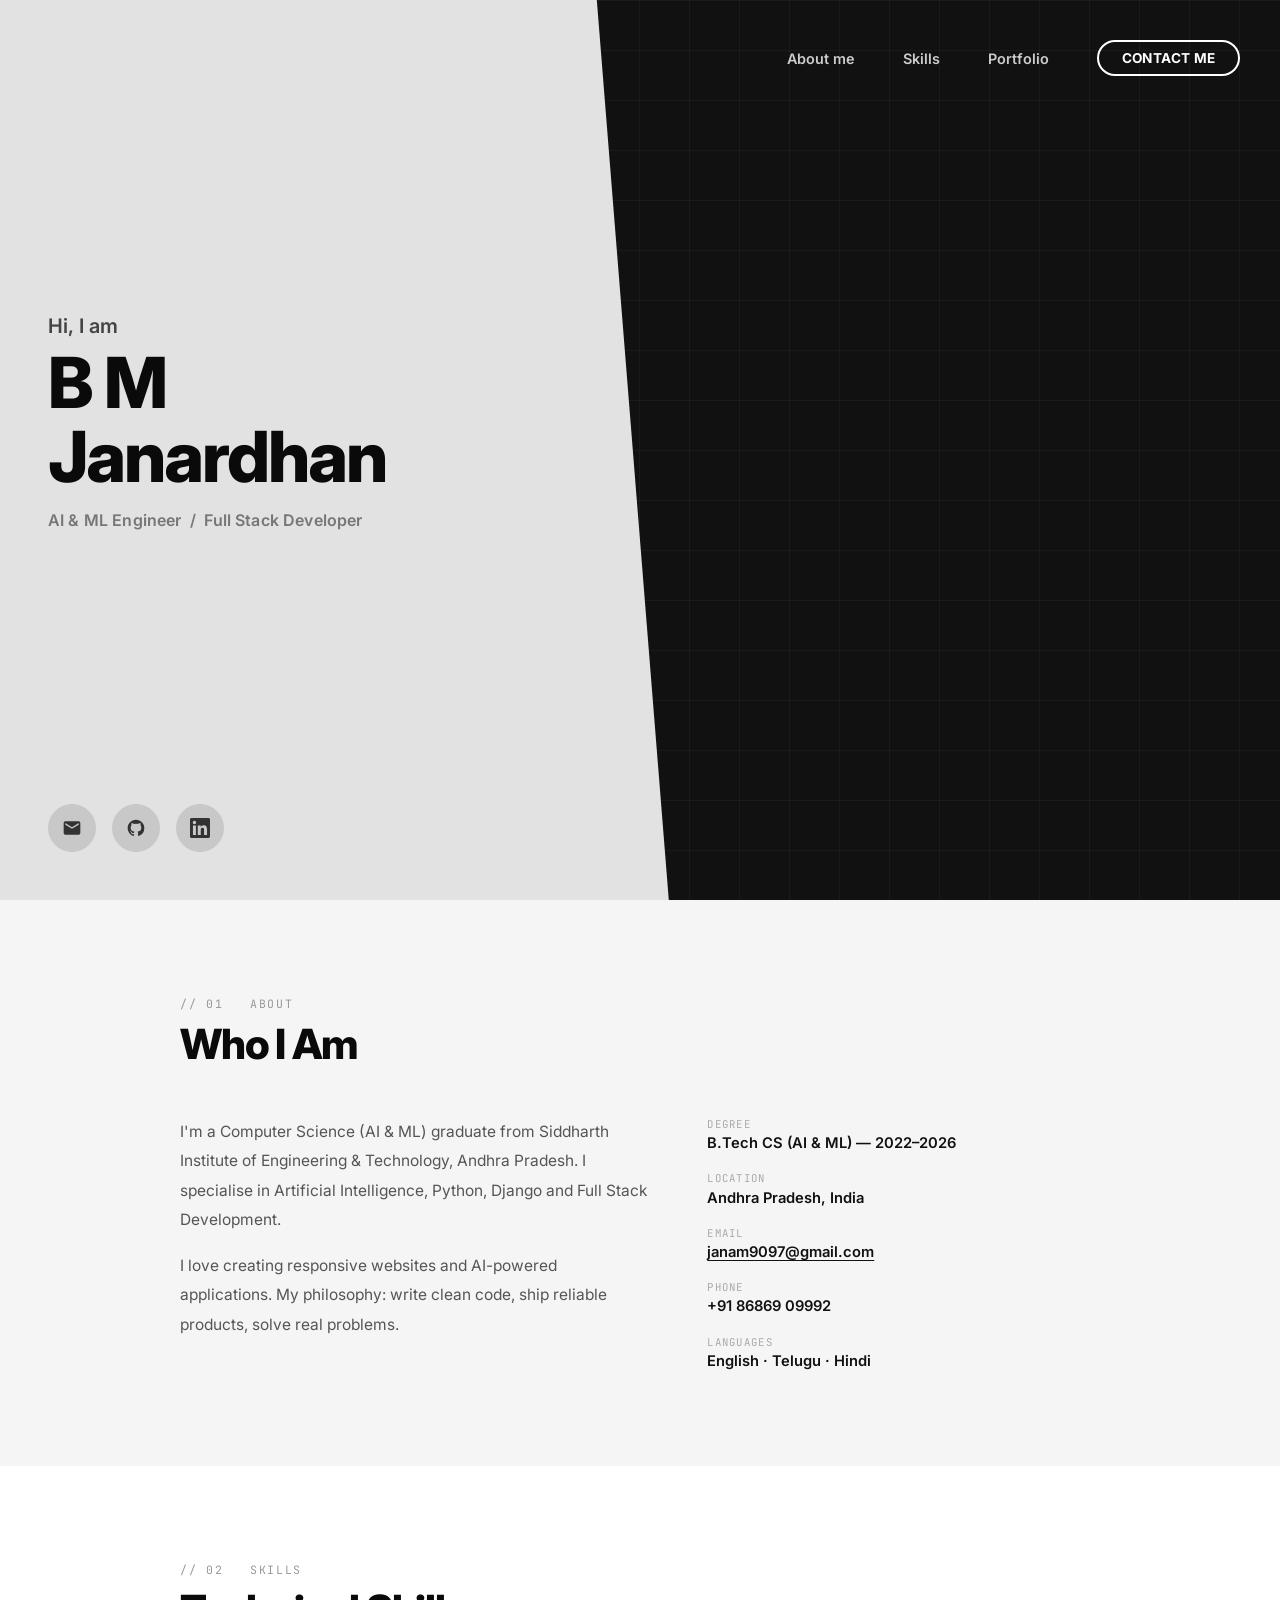
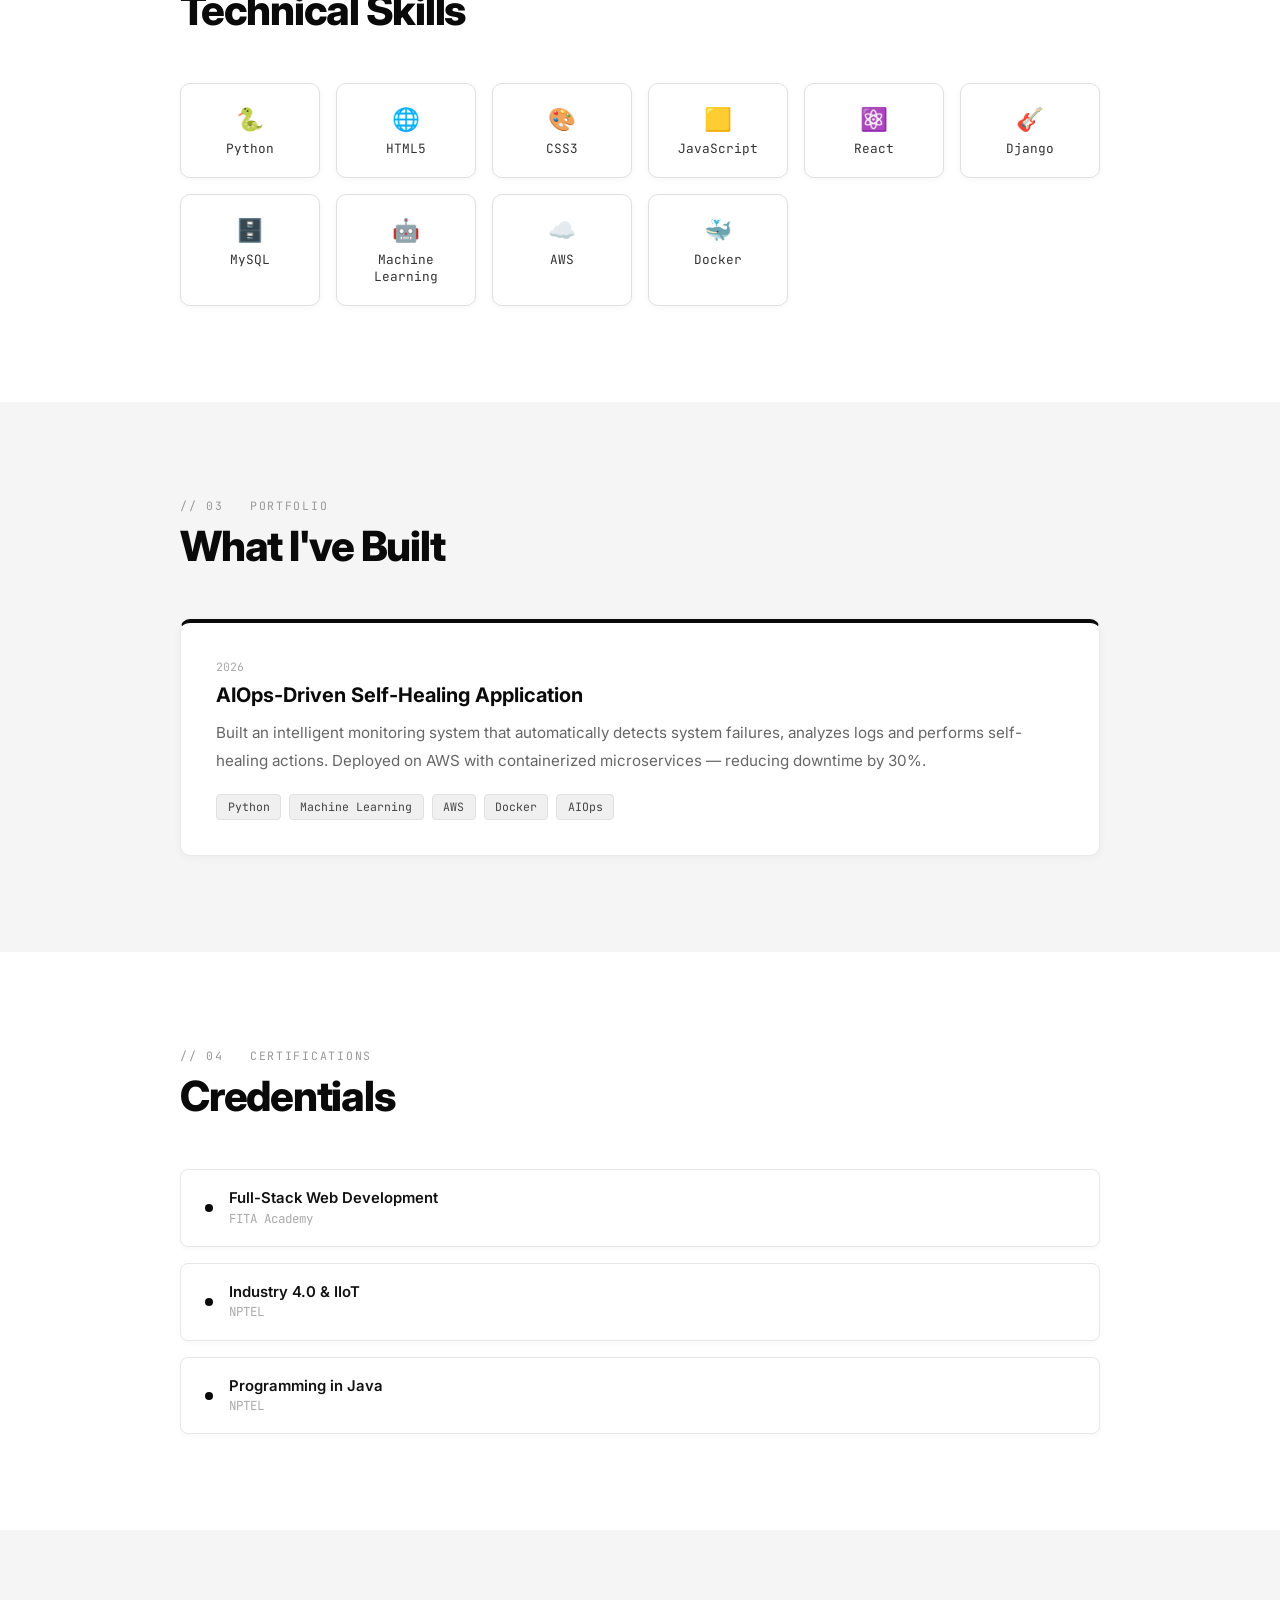
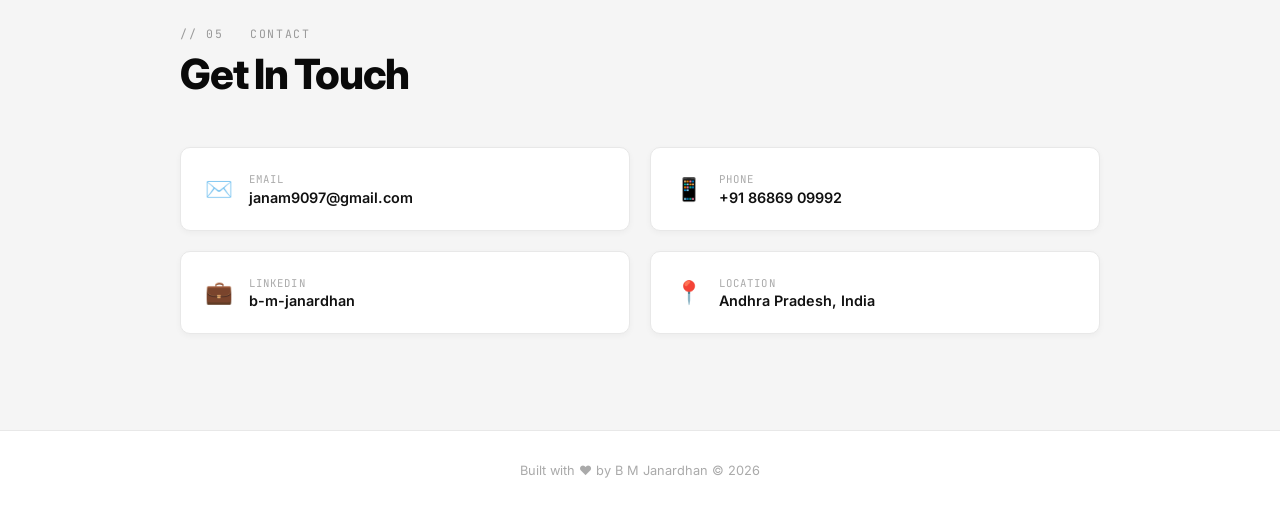
==== index.html @ 13e65f31 "Add files via upload" ====
<!DOCTYPE html>
<html lang="en">
<head>
  <meta charset="UTF-8"/>
  <meta name="viewport" content="width=device-width, initial-scale=1.0"/>
  <title>B M Janardhan | Portfolio</title>
  <link rel="stylesheet" href="style.css"/>
  <link href="https://fonts.googleapis.com/css2?family=Inter:wght@300;400;500;600;700;800;900&family=JetBrains+Mono:wght@400;600&display=swap" rel="stylesheet"/>
</head>
<body>

  <!-- ── HERO ── -->
  <section id="hero">

    <!-- LEFT -->
    <div class="hero-left">

      <!-- Main text -->
      <div class="hero-body">
        <p class="hero-greeting">Hi, I am</p>
        <h1 class="hero-name">B M<br>Janardhan</h1>
        <p class="hero-role">AI & ML Engineer &nbsp;/&nbsp; Full Stack Developer</p>
      </div>

      <!-- Socials -->
      <div class="hero-socials">
        <a class="social-btn" href="mailto:janam9097@gmail.com" title="Email">
          <svg viewBox="0 0 24 24"><path d="M20 4H4a2 2 0 00-2 2v12a2 2 0 002 2h16a2 2 0 002-2V6a2 2 0 00-2-2zm0 4l-8 5-8-5V6l8 5 8-5v2z"/></svg>
        </a>
        <a class="social-btn" href="https://github.com" target="_blank" title="GitHub">
          <svg viewBox="0 0 24 24"><path d="M12 2C6.477 2 2 6.484 2 12.017c0 4.425 2.865 8.18 6.839 9.504.5.092.682-.217.682-.483 0-.237-.008-.868-.013-1.703-2.782.605-3.369-1.343-3.369-1.343-.454-1.158-1.11-1.466-1.11-1.466-.908-.62.069-.608.069-.608 1.003.07 1.531 1.032 1.531 1.032.892 1.53 2.341 1.088 2.91.832.092-.647.35-1.088.636-1.338-2.22-.253-4.555-1.113-4.555-4.951 0-1.093.39-1.988 1.029-2.688-.103-.253-.446-1.272.098-2.65 0 0 .84-.27 2.75 1.026A9.564 9.564 0 0112 6.844c.85.004 1.705.115 2.504.337 1.909-1.296 2.747-1.027 2.747-1.027.546 1.379.202 2.398.1 2.651.64.7 1.028 1.595 1.028 2.688 0 3.848-2.339 4.695-4.566 4.943.359.309.678.92.678 1.855 0 1.338-.012 2.419-.012 2.747 0 .268.18.58.688.482A10.019 10.019 0 0022 12.017C22 6.484 17.522 2 12 2z"/></svg>
        </a>
        <a class="social-btn" href="https://linkedin.com/in/b-m-janardhan-9b8919304" target="_blank" title="LinkedIn">
          <svg viewBox="0 0 24 24"><path d="M20.447 20.452h-3.554v-5.569c0-1.328-.027-3.037-1.852-3.037-1.853 0-2.136 1.445-2.136 2.939v5.667H9.351V9h3.414v1.561h.046c.477-.9 1.637-1.85 3.37-1.85 3.601 0 4.267 2.37 4.267 5.455v6.286zM5.337 7.433a2.062 2.062 0 01-2.063-2.065 2.064 2.064 0 112.063 2.065zm1.782 13.019H3.555V9h3.564v11.452zM22.225 0H1.771C.792 0 0 .774 0 1.729v20.542C0 23.227.792 24 1.771 24h20.451C23.2 24 24 23.227 24 22.271V1.729C24 .774 23.2 0 22.222 0h.003z"/></svg>
        </a>
      </div>

    </div>

    <!-- RIGHT -->
    <div class="hero-right">

      <!-- Nav -->
      <nav class="hero-nav">
        <a href="#about">About me</a>
        <a href="#skills">Skills</a>
        <a href="#projects">Portfolio</a>
        <a href="#contact" class="nav-contact">CONTACT ME</a>
      </nav>

    </div>

  </section>

  <!-- ── ABOUT ── -->
  <section id="about">
    <div class="section-inner">
      <div class="section-label">// 01 &nbsp; About</div>
      <h2 class="section-title">Who I Am</h2>
      <div class="about-grid">
        <div class="about-text">
          <p>I'm a Computer Science (AI & ML) graduate from Siddharth Institute of Engineering & Technology, Andhra Pradesh. I specialise in Artificial Intelligence, Python, Django and Full Stack Development.</p>
          <p>I love creating responsive websites and AI-powered applications. My philosophy: write clean code, ship reliable products, solve real problems.</p>
        </div>
        <div class="about-meta">
          <div class="meta-item"><span class="meta-label">Degree</span><span class="meta-value">B.Tech CS (AI & ML) — 2022–2026</span></div>
          <div class="meta-item"><span class="meta-label">Location</span><span class="meta-value">Andhra Pradesh, India</span></div>
          <div class="meta-item"><span class="meta-label">Email</span><span class="meta-value"><a href="mailto:janam9097@gmail.com">janam9097@gmail.com</a></span></div>
          <div class="meta-item"><span class="meta-label">Phone</span><span class="meta-value">+91 86869 09992</span></div>
          <div class="meta-item"><span class="meta-label">Languages</span><span class="meta-value">English · Telugu · Hindi</span></div>
        </div>
      </div>
    </div>
  </section>

  <!-- ── SKILLS ── -->
  <section id="skills">
    <div class="section-inner">
      <div class="section-label">// 02 &nbsp; Skills</div>
      <h2 class="section-title">Technical Skills</h2>
      <div class="skills-grid">
        <div class="skill-chip"><span class="skill-icon">🐍</span>Python</div>
        <div class="skill-chip"><span class="skill-icon">🌐</span>HTML5</div>
        <div class="skill-chip"><span class="skill-icon">🎨</span>CSS3</div>
        <div class="skill-chip"><span class="skill-icon">🟨</span>JavaScript</div>
        <div class="skill-chip"><span class="skill-icon">⚛️</span>React</div>
        <div class="skill-chip"><span class="skill-icon">🎸</span>Django</div>
        <div class="skill-chip"><span class="skill-icon">🗄️</span>MySQL</div>
        <div class="skill-chip"><span class="skill-icon">🤖</span>Machine Learning</div>
        <div class="skill-chip"><span class="skill-icon">☁️</span>AWS</div>
        <div class="skill-chip"><span class="skill-icon">🐳</span>Docker</div>
      </div>
    </div>
  </section>

  <!-- ── PROJECTS ── -->
  <section id="projects">
    <div class="section-inner">
      <div class="section-label">// 03 &nbsp; Portfolio</div>
      <h2 class="section-title">What I've Built</h2>
      <div class="project-card">
        <div class="project-year">2026</div>
        <h3 class="project-title">AIOps-Driven Self-Healing Application</h3>
        <p class="project-desc">Built an intelligent monitoring system that automatically detects system failures, analyzes logs and performs self-healing actions. Deployed on AWS with containerized microservices — reducing downtime by 30%.</p>
        <div class="project-tags">
          <span class="tag">Python</span>
          <span class="tag">Machine Learning</span>
          <span class="tag">AWS</span>
          <span class="tag">Docker</span>
          <span class="tag">AIOps</span>
        </div>
      </div>
    </div>
  </section>

  <!-- ── CERTIFICATES ── -->
  <section id="certs">
    <div class="section-inner">
      <div class="section-label">// 04 &nbsp; Certifications</div>
      <h2 class="section-title">Credentials</h2>
      <div class="certs-list">
        <div class="cert-item"><div class="cert-dot"></div><div><div class="cert-name">Full-Stack Web Development</div><div class="cert-org">FITA Academy</div></div></div>
        <div class="cert-item"><div class="cert-dot"></div><div><div class="cert-name">Industry 4.0 & IIoT</div><div class="cert-org">NPTEL</div></div></div>
        <div class="cert-item"><div class="cert-dot"></div><div><div class="cert-name">Programming in Java</div><div class="cert-org">NPTEL</div></div></div>
      </div>
    </div>
  </section>

  <!-- ── CONTACT ── -->
  <section id="contact">
    <div class="section-inner">
      <div class="section-label">// 05 &nbsp; Contact</div>
      <h2 class="section-title">Get In Touch</h2>
      <div class="contact-grid">
        <a class="contact-card" href="mailto:janam9097@gmail.com">
          <div class="contact-icon">✉️</div>
          <div><div class="contact-label">Email</div><div class="contact-value">janam9097@gmail.com</div></div>
        </a>
        <a class="contact-card" href="tel:+918686909992">
          <div class="contact-icon">📱</div>
          <div><div class="contact-label">Phone</div><div class="contact-value">+91 86869 09992</div></div>
        </a>
        <a class="contact-card" href="https://linkedin.com/in/b-m-janardhan-9b8919304" target="_blank">
          <div class="contact-icon">💼</div>
          <div><div class="contact-label">LinkedIn</div><div class="contact-value">b-m-janardhan</div></div>
        </a>
        <div class="contact-card">
          <div class="contact-icon">📍</div>
          <div><div class="contact-label">Location</div><div class="contact-value">Andhra Pradesh, India</div></div>
        </div>
      </div>
    </div>
  </section>

  <!-- ── FOOTER ── -->
  <footer id="footer"></footer>

  <script src="script.js"></script>
</body>
</html>
---- style.css ----
/* ── RESET & BASE ── */
*, *::before, *::after {
  box-sizing: border-box;
  margin: 0;
  padding: 0;
}

html { scroll-behavior: smooth; }

body {
  font-family: 'Inter', sans-serif;
  background: #e8e8e8;
  color: #0a0a0a;
  overflow-x: hidden;
}

/* ══════════════════════════════
   HERO — SPLIT SCREEN
══════════════════════════════ */
#hero {
  width: 100vw;
  min-height: 100vh;
  display: flex;
  position: relative;
  overflow: hidden;
}

/* LEFT — light grey */
.hero-left {
  width: 46%;
  background: #e2e2e2;
  display: flex;
  flex-direction: column;
  justify-content: space-between;
  padding: 2.5rem 3rem 3rem;
  position: relative;
  z-index: 2;
}

/* Diagonal edge */
.hero-left::after {
  content: '';
  position: absolute;
  top: 0; right: -80px;
  width: 120px;
  height: 100%;
  background: #e2e2e2;
  clip-path: polygon(0 0, 40% 0, 100% 100%, 0 100%);
  z-index: 3;
}

/* RIGHT — dark */
.hero-right {
  flex: 1;
  background: #111;
  display: flex;
  align-items: center;
  justify-content: center;
  position: relative;
  overflow: hidden;
}

/* ── NAV (inside right panel) ── */
.hero-nav {
  position: absolute;
  top: 2.5rem;
  left: 0; right: 2.5rem;
  display: flex;
  justify-content: flex-end;
  align-items: center;
  gap: 3rem;
  z-index: 10;
  padding-left: 5rem;
}

.hero-nav a {
  color: #ccc;
  text-decoration: none;
  font-size: 0.9rem;
  font-weight: 600;
  transition: color 0.2s;
}

.hero-nav a:hover { color: #fff; }

.hero-nav a.active { color: #fff; }

.hero-nav .nav-contact {
  background: transparent;
  border: 2px solid #fff;
  color: #fff;
  padding: 0.5rem 1.4rem;
  border-radius: 999px;
  font-weight: 700;
  font-size: 0.85rem;
  letter-spacing: 0.03em;
  transition: background 0.2s, color 0.2s;
}

.hero-nav .nav-contact:hover {
  background: #fff;
  color: #111;
}

/* ── HERO TEXT ── */
.hero-body {
  flex: 1;
  display: flex;
  flex-direction: column;
  justify-content: center;
  padding: 2rem 0;
}

.hero-greeting {
  font-size: 1.25rem;
  font-weight: 600;
  color: #444;
  margin-bottom: 0.5rem;
}

.hero-name {
  font-size: clamp(3rem, 5.5vw, 5rem);
  font-weight: 800;
  color: #0a0a0a;
  line-height: 1.05;
  letter-spacing: -0.03em;
  margin-bottom: 1rem;
}

.hero-role {
  font-size: 1rem;
  font-weight: 600;
  color: #777;
  letter-spacing: 0.01em;
}

/* ── SOCIAL BUTTONS ── */
.hero-socials {
  display: flex;
  gap: 1rem;
}

.social-btn {
  width: 48px;
  height: 48px;
  border-radius: 50%;
  background: #c8c8c8;
  display: flex;
  align-items: center;
  justify-content: center;
  text-decoration: none;
  transition: background 0.2s, transform 0.2s;
}

.social-btn:hover {
  background: #0a0a0a;
  transform: translateY(-3px);
}

.social-btn svg {
  width: 20px;
  height: 20px;
  fill: #333;
  transition: fill 0.2s;
}

.social-btn:hover svg { fill: #fff; }

/* ── HERO RIGHT — decorative grid ── */
.hero-right::before {
  content: '';
  position: absolute;
  inset: 0;
  background-image:
    linear-gradient(rgba(255,255,255,0.04) 1px, transparent 1px),
    linear-gradient(90deg, rgba(255,255,255,0.04) 1px, transparent 1px);
  background-size: 50px 50px;
  pointer-events: none;
}

/* ══════════════════════════════
   SECTIONS
══════════════════════════════ */
section:not(#hero) {
  padding: 6rem 8%;
  background: #fff;
}

section:nth-of-type(even):not(#hero) {
  background: #f5f5f5;
}

.section-inner {
  max-width: 920px;
  margin: 0 auto;
}

.section-label {
  font-family: 'JetBrains Mono', monospace;
  font-size: 0.72rem;
  color: #999;
  letter-spacing: 0.15em;
  text-transform: uppercase;
  margin-bottom: 0.5rem;
}

.section-title {
  font-size: clamp(1.8rem, 4vw, 2.6rem);
  font-weight: 800;
  letter-spacing: -0.03em;
  color: #0a0a0a;
  margin-bottom: 3rem;
}

/* ── ABOUT ── */
.about-grid {
  display: grid;
  grid-template-columns: 1.2fr 1fr;
  gap: 3.5rem;
}

.about-text p {
  color: #555;
  line-height: 1.9;
  margin-bottom: 1rem;
  font-size: 0.97rem;
}

.about-meta {
  display: flex;
  flex-direction: column;
  gap: 1.2rem;
}

.meta-item {
  display: flex;
  flex-direction: column;
  gap: 0.2rem;
}

.meta-label {
  font-family: 'JetBrains Mono', monospace;
  font-size: 0.67rem;
  color: #aaa;
  letter-spacing: 0.12em;
  text-transform: uppercase;
}

.meta-value {
  color: #111;
  font-weight: 600;
  font-size: 0.92rem;
}

.meta-value a {
  color: #111;
  text-decoration: underline;
  text-underline-offset: 3px;
}

/* ── SKILLS ── */
.skills-grid {
  display: grid;
  grid-template-columns: repeat(auto-fill, minmax(130px, 1fr));
  gap: 1rem;
}

.skill-chip {
  background: #fff;
  border: 1.5px solid #e0e0e0;
  border-radius: 10px;
  padding: 1.25rem 1rem;
  text-align: center;
  font-family: 'JetBrains Mono', monospace;
  font-size: 0.8rem;
  color: #333;
  transition: all 0.25s;
  cursor: default;
  display: flex;
  flex-direction: column;
  align-items: center;
  gap: 0.4rem;
  box-shadow: 0 2px 6px rgba(0,0,0,0.04);
}

.skill-chip:hover {
  background: #0a0a0a;
  color: #fff;
  border-color: #0a0a0a;
  transform: translateY(-4px);
  box-shadow: 0 10px 24px rgba(0,0,0,0.12);
}

.skill-icon { font-size: 1.4rem; }

/* ── PROJECTS ── */
.project-card {
  background: #fff;
  border: 1.5px solid #e8e8e8;
  border-top: 4px solid #0a0a0a;
  border-radius: 10px;
  padding: 2.2rem;
  transition: transform 0.2s, box-shadow 0.2s;
  box-shadow: 0 2px 8px rgba(0,0,0,0.04);
}

.project-card:hover {
  transform: translateY(-5px);
  box-shadow: 0 16px 40px rgba(0,0,0,0.1);
}

.project-year {
  font-family: 'JetBrains Mono', monospace;
  font-size: 0.72rem;
  color: #aaa;
  margin-bottom: 0.6rem;
}

.project-title {
  font-size: 1.25rem;
  font-weight: 700;
  color: #0a0a0a;
  margin-bottom: 0.75rem;
}

.project-desc {
  color: #666;
  font-size: 0.95rem;
  line-height: 1.8;
  margin-bottom: 1.25rem;
}

.project-tags { display: flex; flex-wrap: wrap; gap: 0.5rem; }

.tag {
  background: #f0f0f0;
  border: 1px solid #e0e0e0;
  color: #444;
  font-family: 'JetBrains Mono', monospace;
  font-size: 0.72rem;
  padding: 0.28rem 0.65rem;
  border-radius: 4px;
}

/* ── CERTS ── */
.certs-list {
  display: flex;
  flex-direction: column;
  gap: 1rem;
}

.cert-item {
  background: #fff;
  border: 1.5px solid #e8e8e8;
  border-radius: 8px;
  padding: 1.2rem 1.5rem;
  display: flex;
  align-items: center;
  gap: 1rem;
  transition: border-color 0.2s, transform 0.2s;
  box-shadow: 0 2px 6px rgba(0,0,0,0.03);
}

.cert-item:hover {
  border-color: #0a0a0a;
  transform: translateX(4px);
}

.cert-dot {
  width: 8px;
  height: 8px;
  border-radius: 50%;
  background: #0a0a0a;
  flex-shrink: 0;
}

.cert-name { font-weight: 600; font-size: 0.93rem; color: #111; }

.cert-org {
  font-size: 0.78rem;
  color: #aaa;
  margin-top: 0.15rem;
  font-family: 'JetBrains Mono', monospace;
}

/* ── CONTACT ── */
.contact-grid {
  display: grid;
  grid-template-columns: 1fr 1fr;
  gap: 1.25rem;
}

.contact-card {
  background: #fff;
  border: 1.5px solid #e8e8e8;
  border-radius: 10px;
  padding: 1.5rem;
  display: flex;
  align-items: center;
  gap: 1rem;
  text-decoration: none;
  transition: border-color 0.2s, transform 0.2s, box-shadow 0.2s;
  box-shadow: 0 2px 6px rgba(0,0,0,0.04);
  cursor: pointer;
}

.contact-card:hover {
  border-color: #0a0a0a;
  transform: translateY(-3px);
  box-shadow: 0 10px 28px rgba(0,0,0,0.09);
}

.contact-icon { font-size: 1.4rem; }

.contact-label {
  font-family: 'JetBrains Mono', monospace;
  font-size: 0.67rem;
  color: #aaa;
  letter-spacing: 0.1em;
  text-transform: uppercase;
}

.contact-value {
  color: #111;
  font-weight: 600;
  font-size: 0.9rem;
  margin-top: 0.15rem;
}

/* ── FOOTER ── */
footer {
  text-align: center;
  padding: 2rem;
  color: #aaa;
  font-size: 0.8rem;
  border-top: 1px solid #e8e8e8;
  background: #fff;
}

/* ── RESPONSIVE ── */
@media (max-width: 768px) {
  #hero { flex-direction: column; }
  .hero-left { width: 100%; min-height: 60vh; }
  .hero-left::after { display: none; }
  .hero-right { min-height: 50vh; }
  .hero-nav { position: static; padding: 1rem; justify-content: center; gap: 1.5rem; }
  .about-grid { grid-template-columns: 1fr; }
  .contact-grid { grid-template-columns: 1fr; }
}
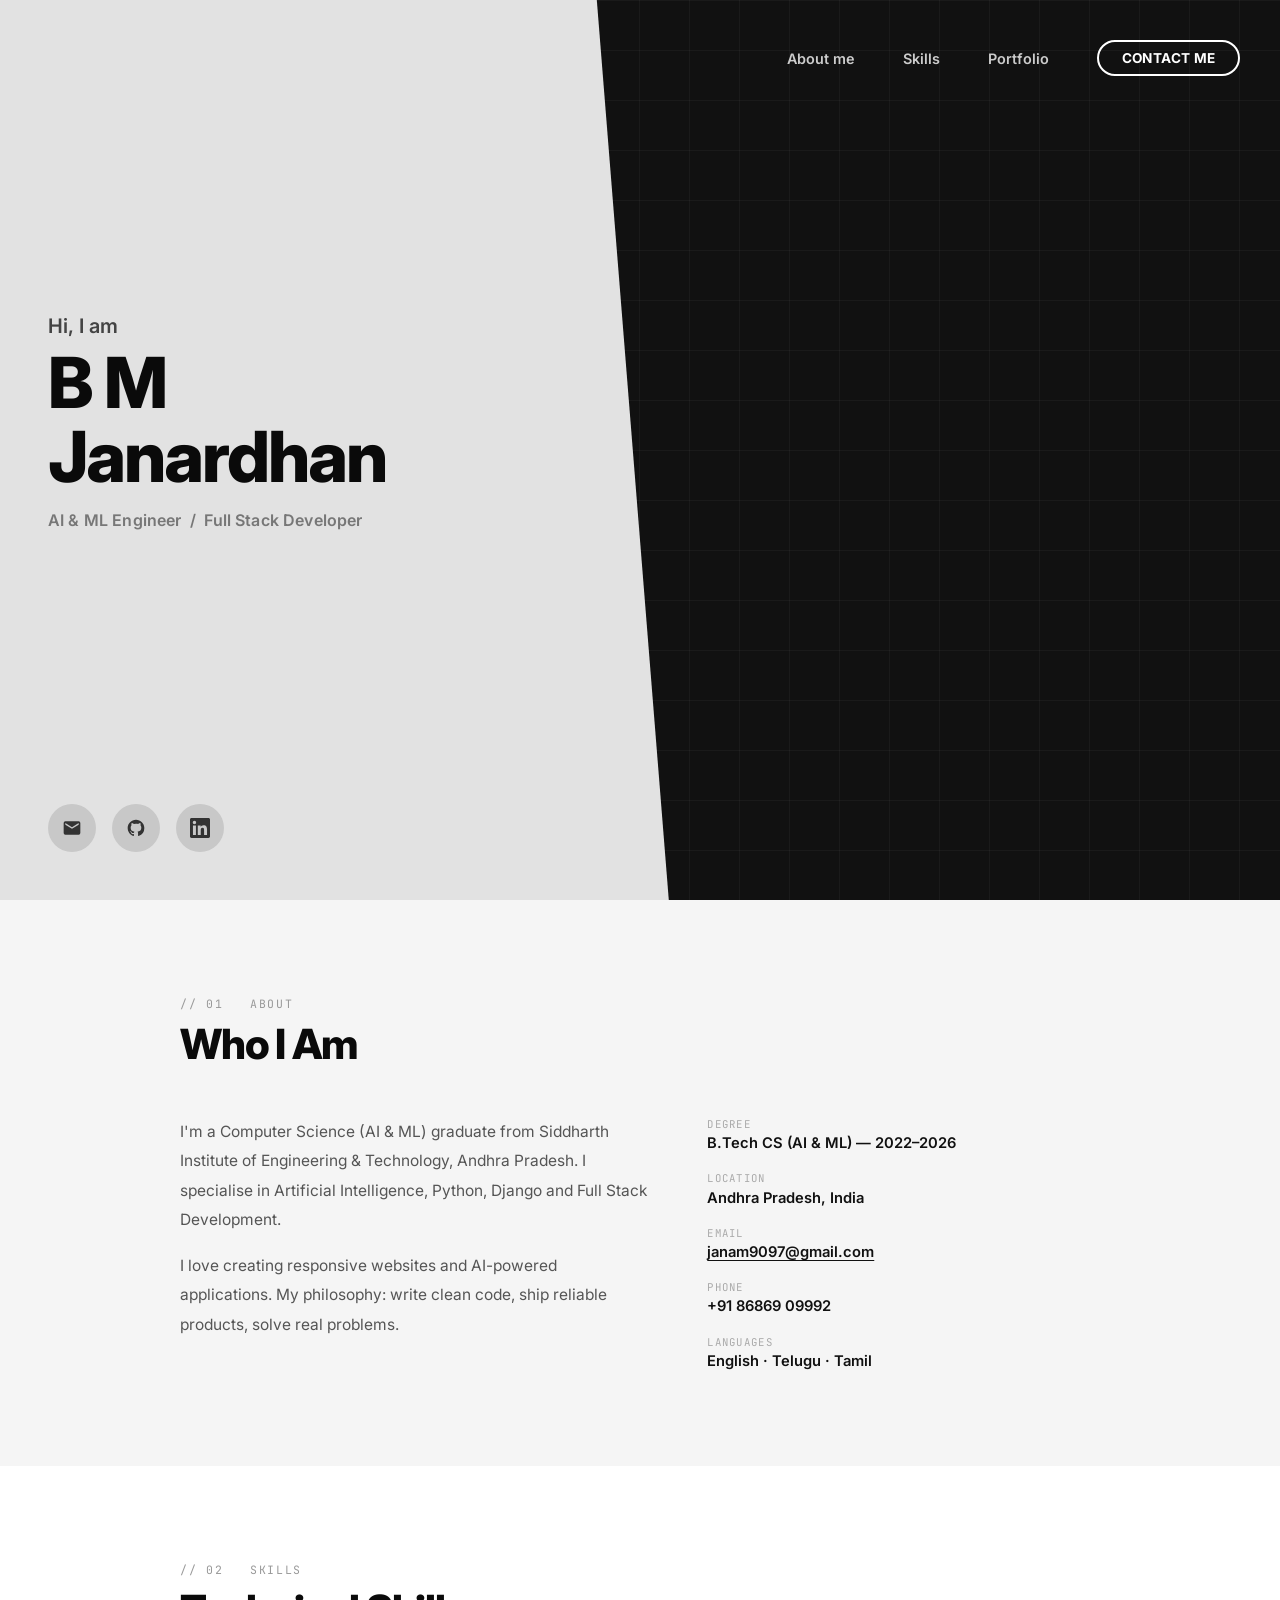
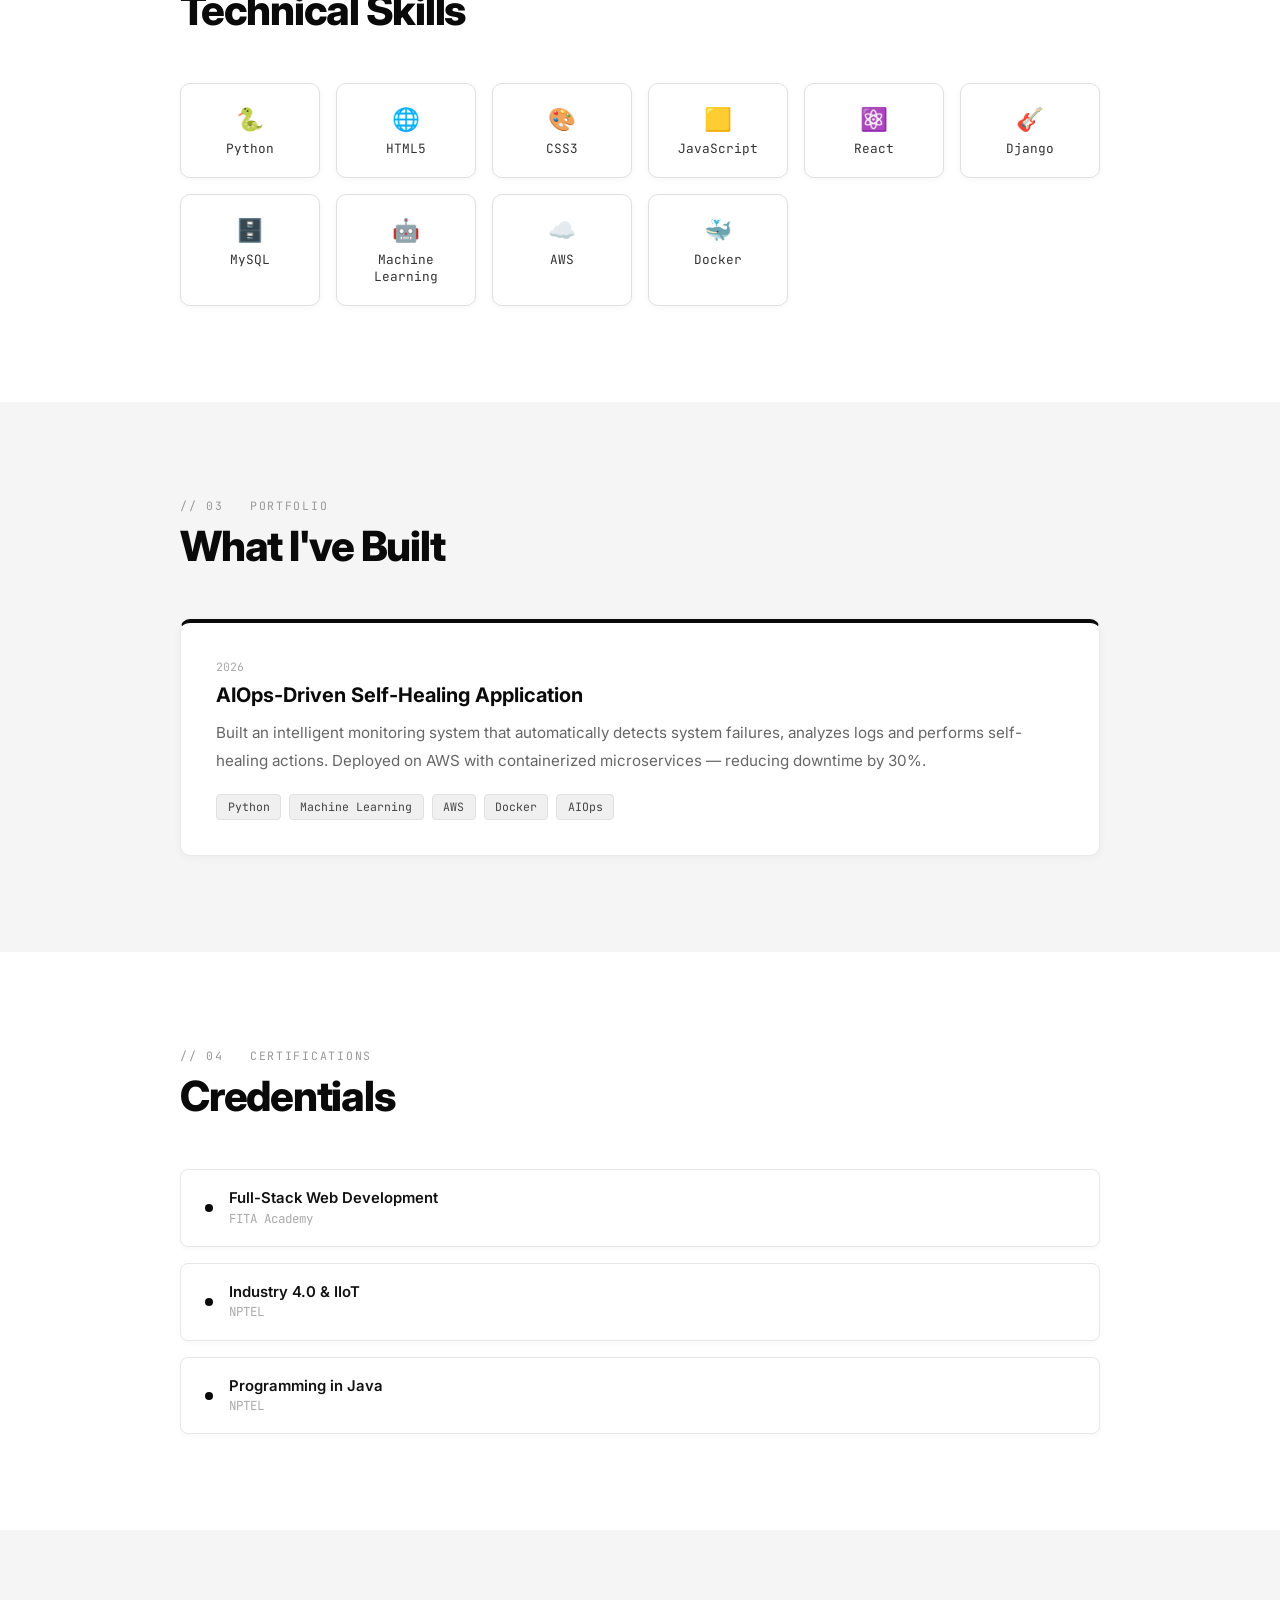
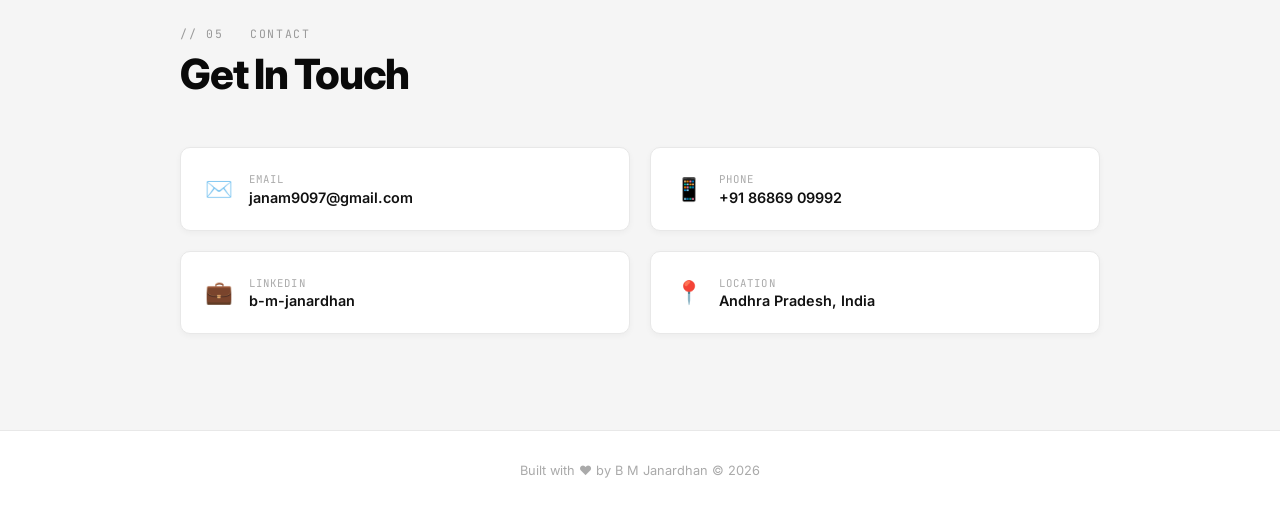
==== commit ff9a3e21: "Update index.html" ====
--- a/index.html
+++ b/index.html
@@ -67,7 +67,7 @@
           <div class="meta-item"><span class="meta-label">Location</span><span class="meta-value">Andhra Pradesh, India</span></div>
           <div class="meta-item"><span class="meta-label">Email</span><span class="meta-value"><a href="mailto:janam9097@gmail.com">janam9097@gmail.com</a></span></div>
           <div class="meta-item"><span class="meta-label">Phone</span><span class="meta-value">+91 86869 09992</span></div>
-          <div class="meta-item"><span class="meta-label">Languages</span><span class="meta-value">English · Telugu · Hindi</span></div>
+          <div class="meta-item"><span class="meta-label">Languages</span><span class="meta-value">English · Telugu · Tamil</span></div>
         </div>
       </div>
     </div>
@@ -157,4 +157,4 @@
 
   <script src="script.js"></script>
 </body>
-</html>+</html>
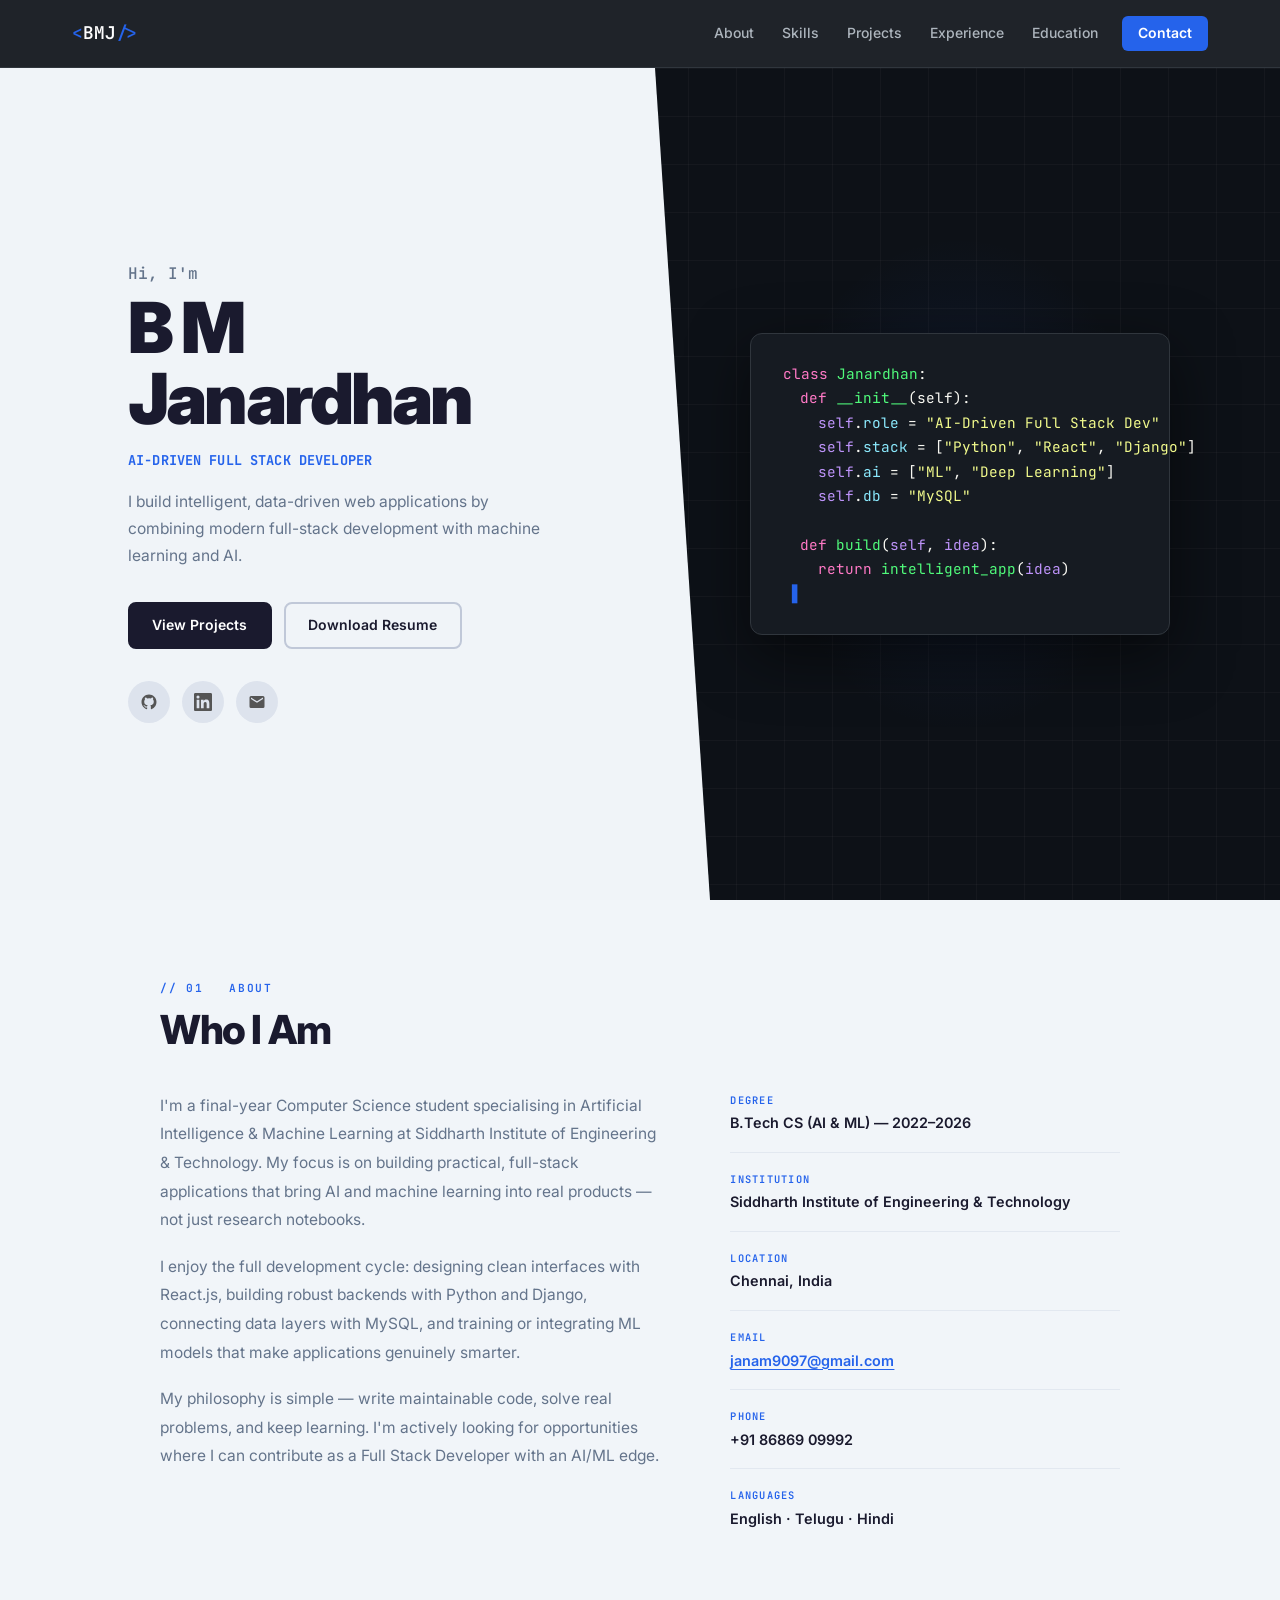
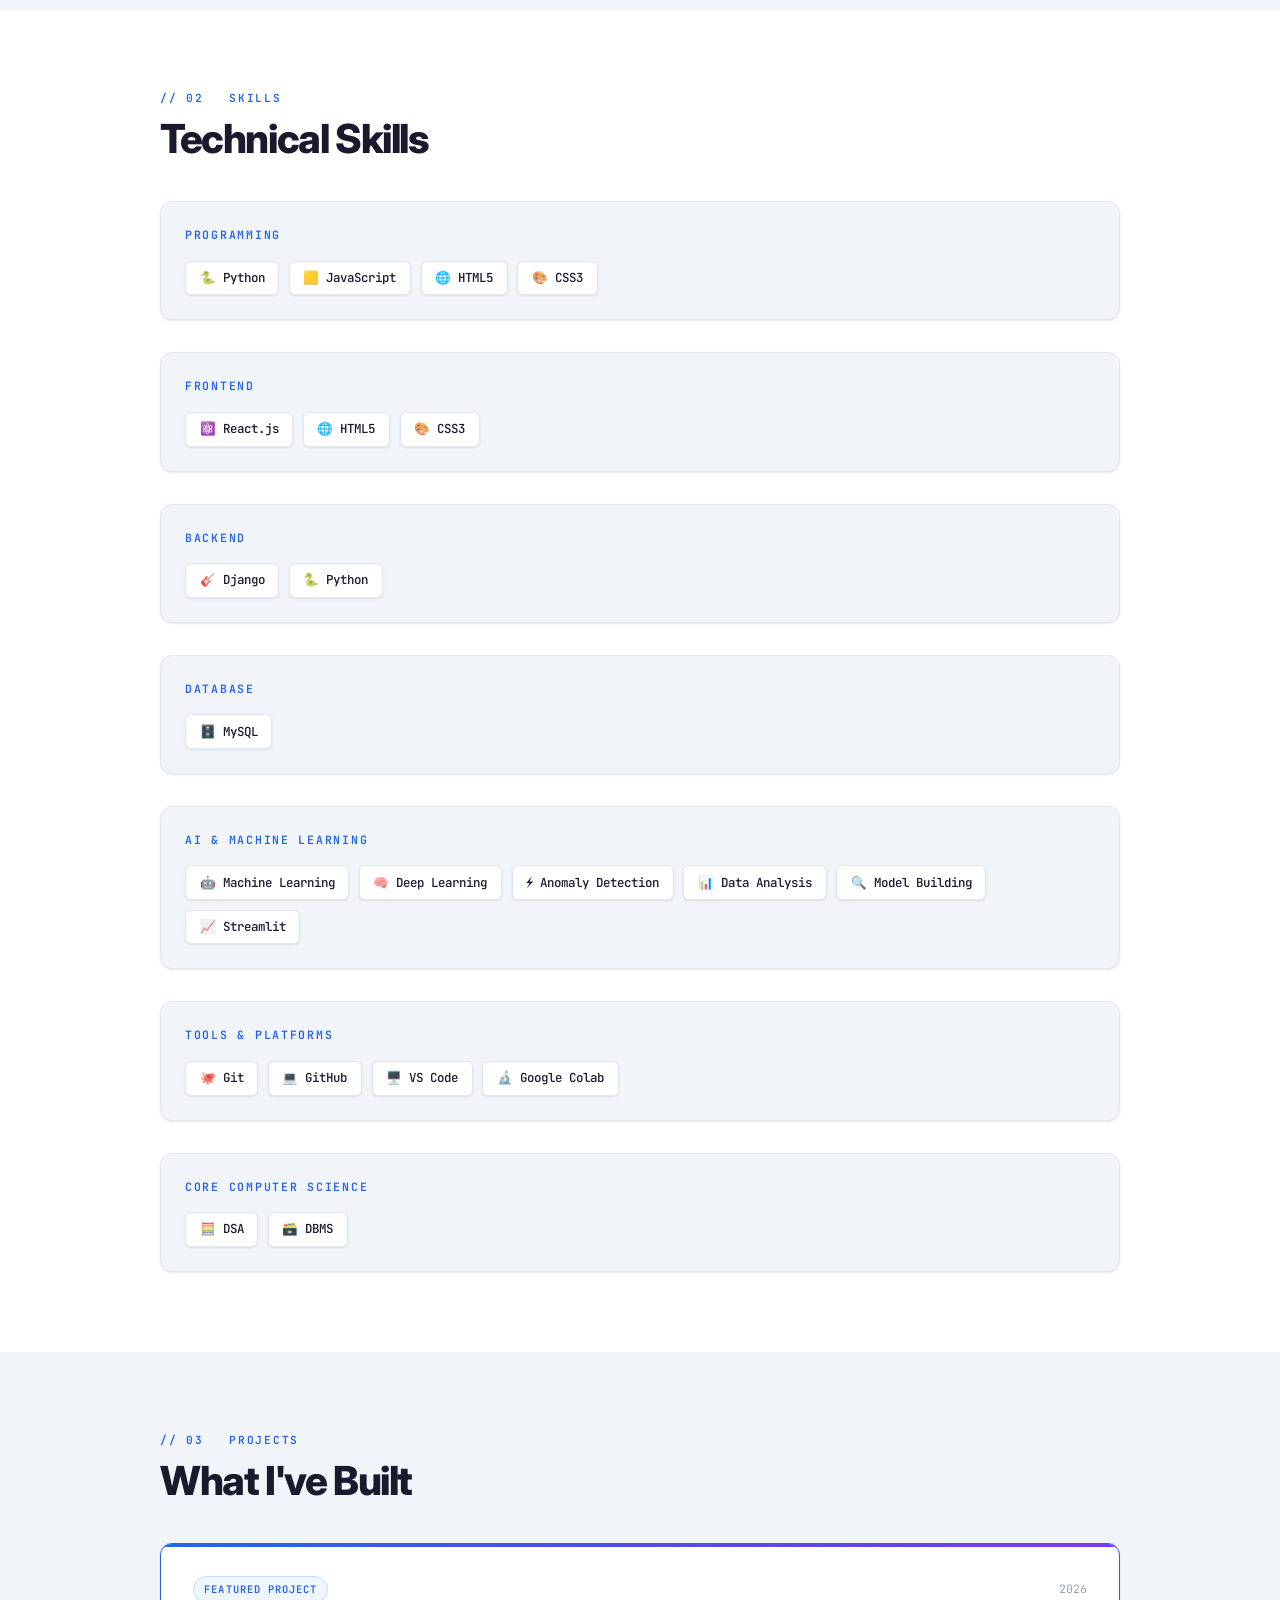
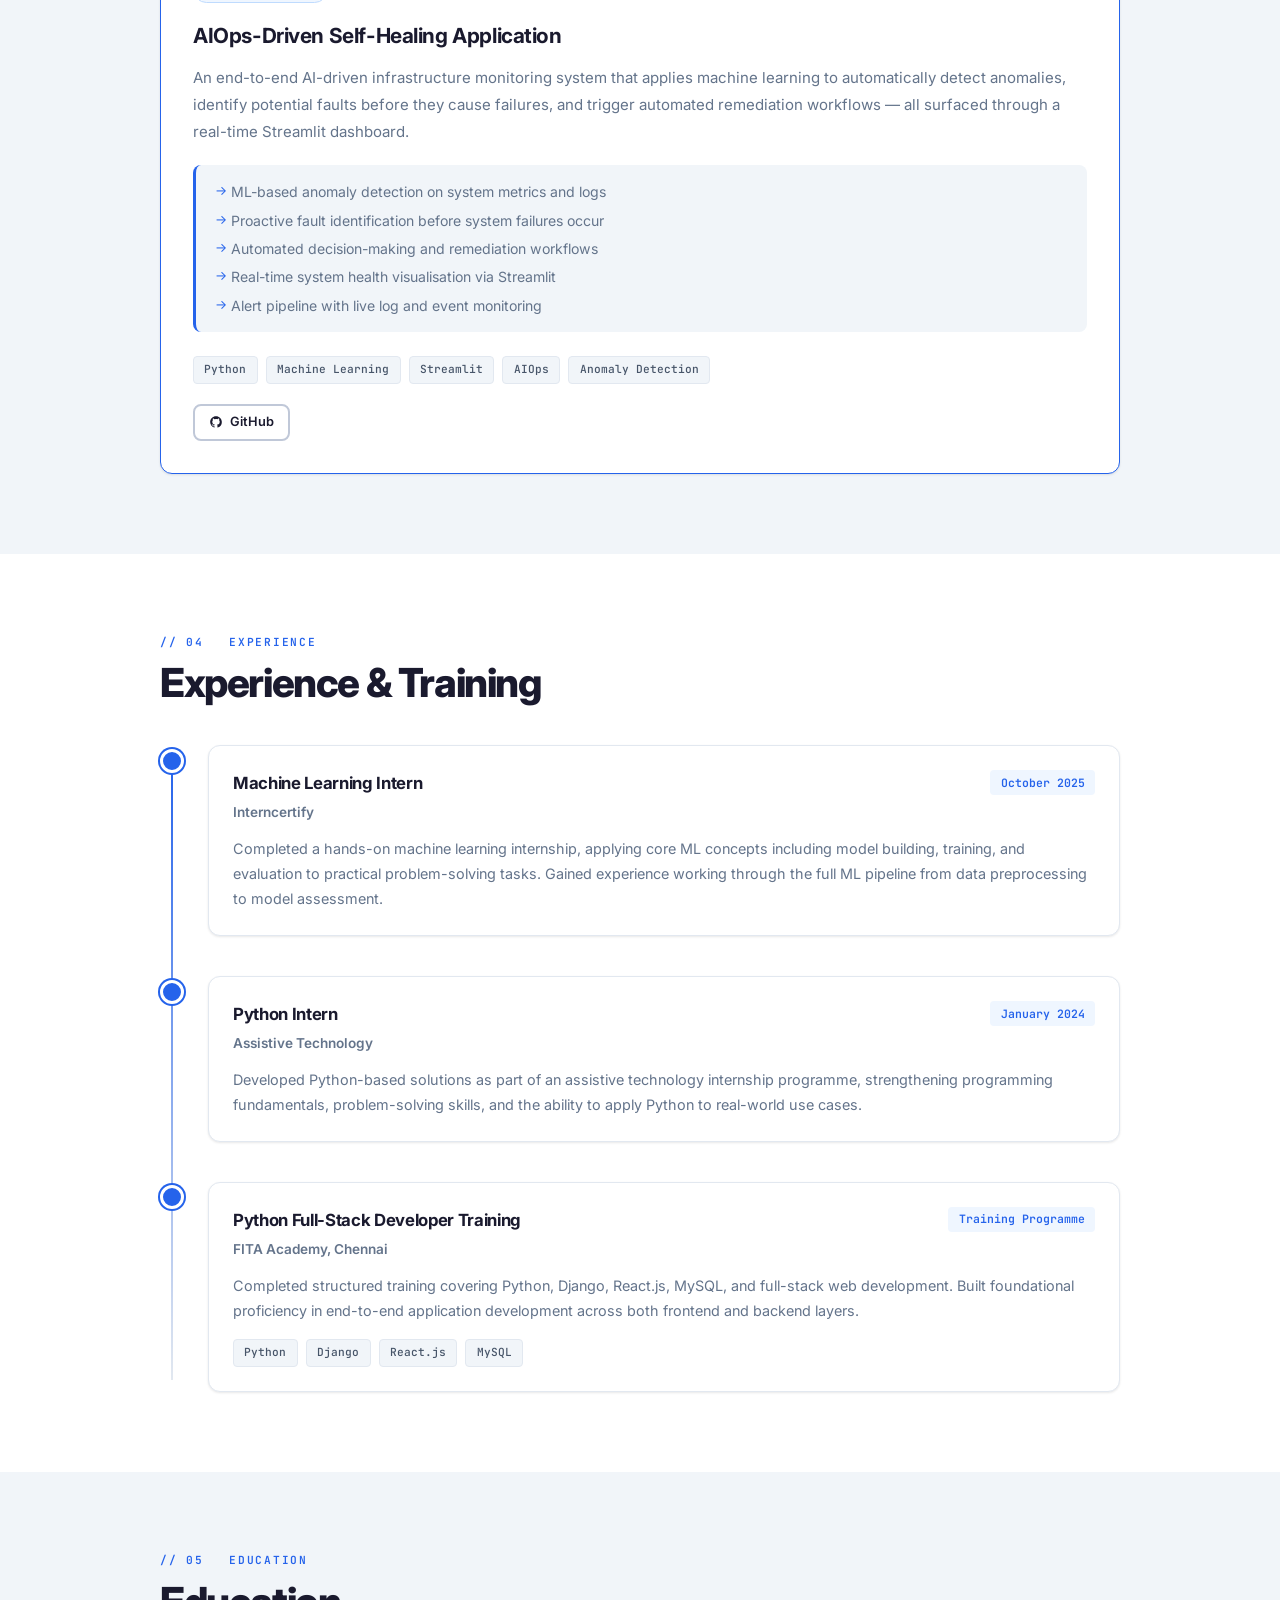
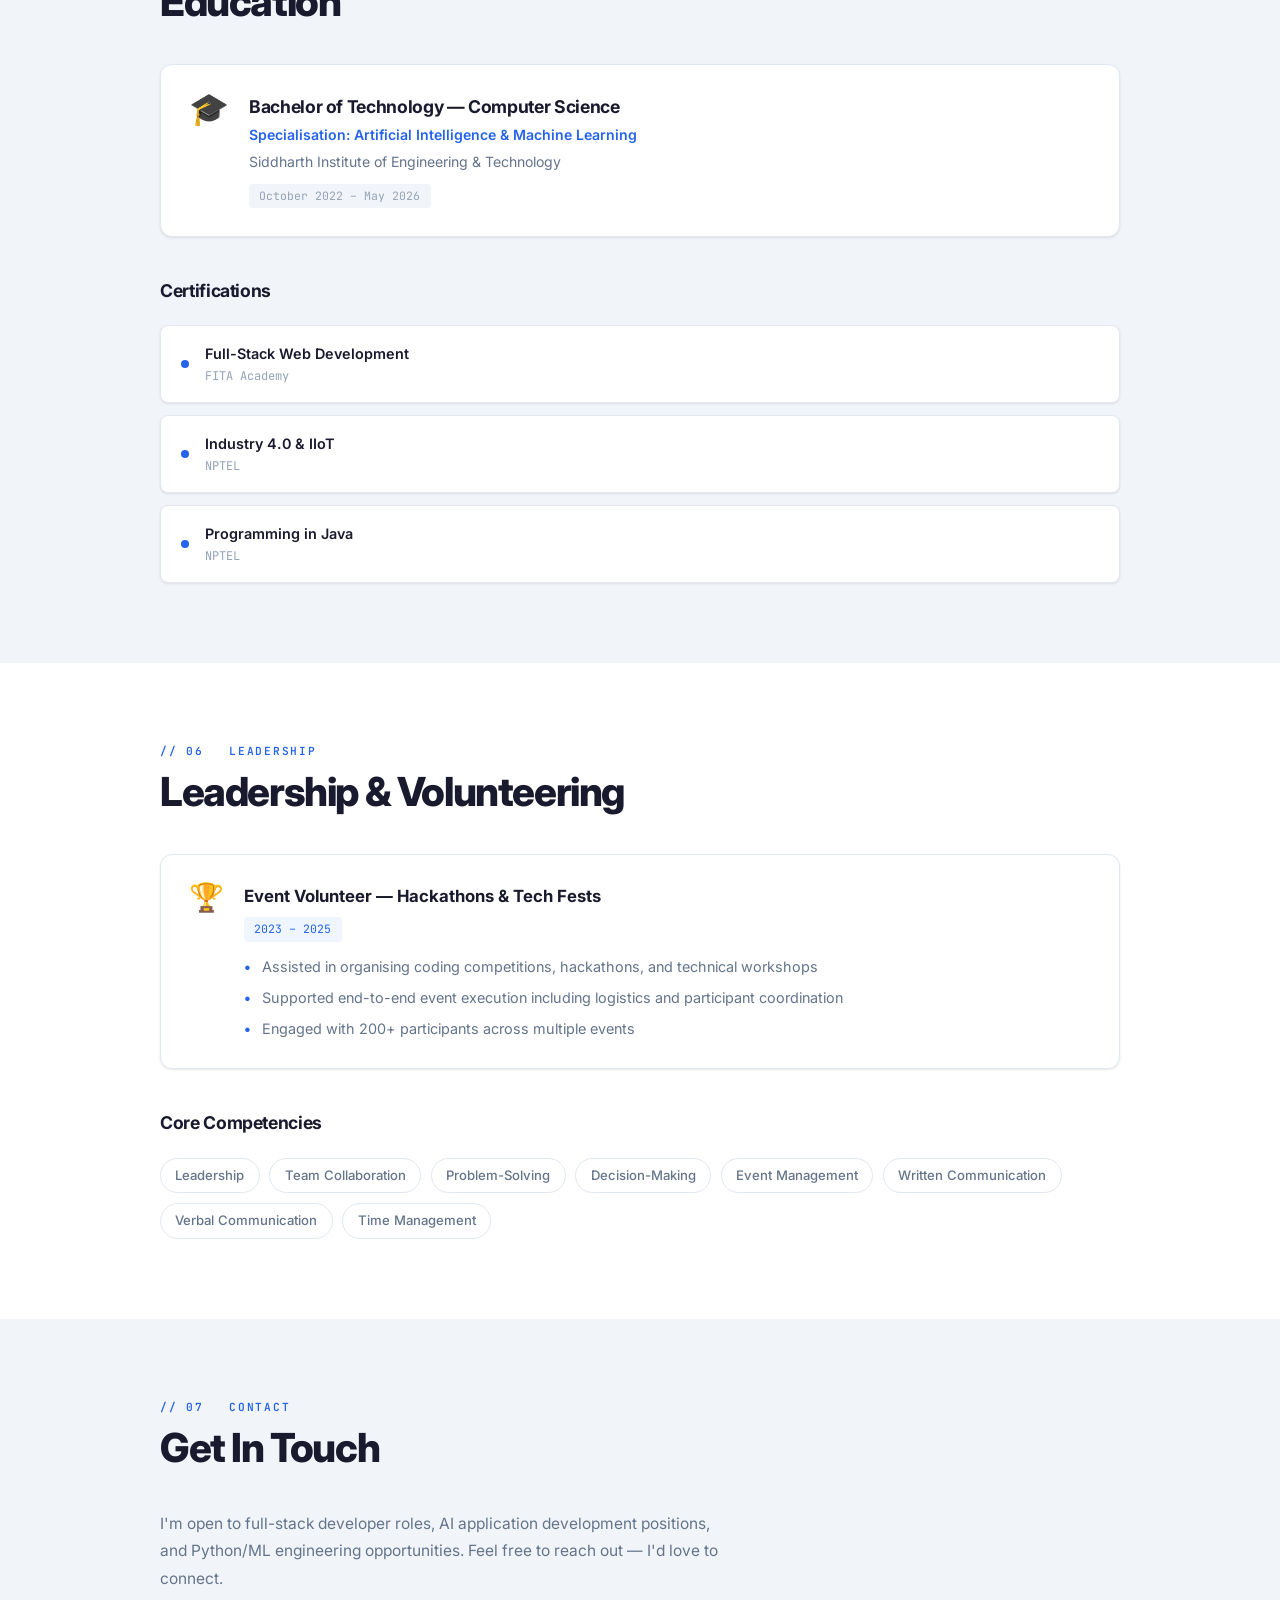
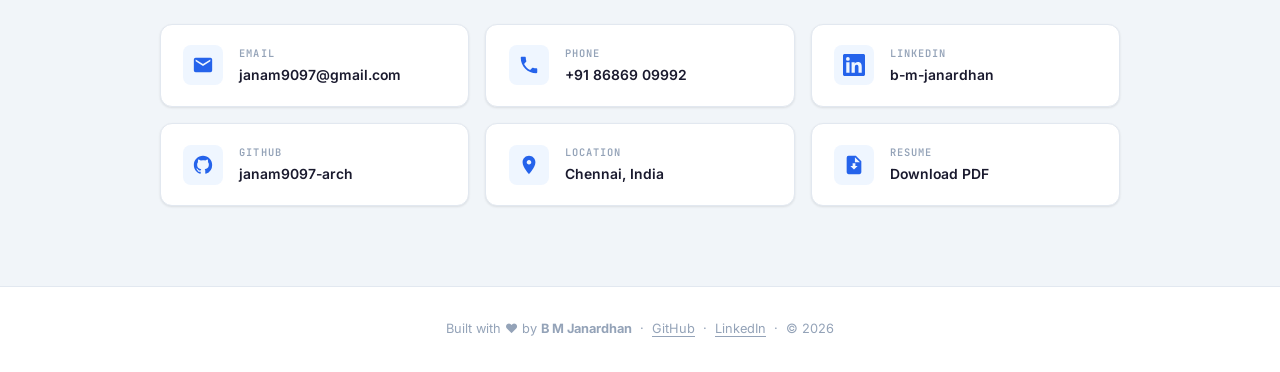
==== commit 6a4d5f88: "Fix: deploy new portfolio from repo root for GitHub Pages" ====
--- a/index.html
+++ b/index.html
@@ -1,160 +1,437 @@
-<!DOCTYPE html>
-<html lang="en">
-<head>
-  <meta charset="UTF-8"/>
-  <meta name="viewport" content="width=device-width, initial-scale=1.0"/>
-  <title>B M Janardhan | Portfolio</title>
-  <link rel="stylesheet" href="style.css"/>
-  <link href="https://fonts.googleapis.com/css2?family=Inter:wght@300;400;500;600;700;800;900&family=JetBrains+Mono:wght@400;600&display=swap" rel="stylesheet"/>
-</head>
-<body>
-
-  <!-- ── HERO ── -->
-  <section id="hero">
-
-    <!-- LEFT -->
-    <div class="hero-left">
-
-      <!-- Main text -->
-      <div class="hero-body">
-        <p class="hero-greeting">Hi, I am</p>
-        <h1 class="hero-name">B M<br>Janardhan</h1>
-        <p class="hero-role">AI & ML Engineer &nbsp;/&nbsp; Full Stack Developer</p>
-      </div>
-
-      <!-- Socials -->
-      <div class="hero-socials">
-        <a class="social-btn" href="mailto:janam9097@gmail.com" title="Email">
-          <svg viewBox="0 0 24 24"><path d="M20 4H4a2 2 0 00-2 2v12a2 2 0 002 2h16a2 2 0 002-2V6a2 2 0 00-2-2zm0 4l-8 5-8-5V6l8 5 8-5v2z"/></svg>
-        </a>
-        <a class="social-btn" href="https://github.com" target="_blank" title="GitHub">
-          <svg viewBox="0 0 24 24"><path d="M12 2C6.477 2 2 6.484 2 12.017c0 4.425 2.865 8.18 6.839 9.504.5.092.682-.217.682-.483 0-.237-.008-.868-.013-1.703-2.782.605-3.369-1.343-3.369-1.343-.454-1.158-1.11-1.466-1.11-1.466-.908-.62.069-.608.069-.608 1.003.07 1.531 1.032 1.531 1.032.892 1.53 2.341 1.088 2.91.832.092-.647.35-1.088.636-1.338-2.22-.253-4.555-1.113-4.555-4.951 0-1.093.39-1.988 1.029-2.688-.103-.253-.446-1.272.098-2.65 0 0 .84-.27 2.75 1.026A9.564 9.564 0 0112 6.844c.85.004 1.705.115 2.504.337 1.909-1.296 2.747-1.027 2.747-1.027.546 1.379.202 2.398.1 2.651.64.7 1.028 1.595 1.028 2.688 0 3.848-2.339 4.695-4.566 4.943.359.309.678.92.678 1.855 0 1.338-.012 2.419-.012 2.747 0 .268.18.58.688.482A10.019 10.019 0 0022 12.017C22 6.484 17.522 2 12 2z"/></svg>
-        </a>
-        <a class="social-btn" href="https://linkedin.com/in/b-m-janardhan-9b8919304" target="_blank" title="LinkedIn">
-          <svg viewBox="0 0 24 24"><path d="M20.447 20.452h-3.554v-5.569c0-1.328-.027-3.037-1.852-3.037-1.853 0-2.136 1.445-2.136 2.939v5.667H9.351V9h3.414v1.561h.046c.477-.9 1.637-1.85 3.37-1.85 3.601 0 4.267 2.37 4.267 5.455v6.286zM5.337 7.433a2.062 2.062 0 01-2.063-2.065 2.064 2.064 0 112.063 2.065zm1.782 13.019H3.555V9h3.564v11.452zM22.225 0H1.771C.792 0 0 .774 0 1.729v20.542C0 23.227.792 24 1.771 24h20.451C23.2 24 24 23.227 24 22.271V1.729C24 .774 23.2 0 22.222 0h.003z"/></svg>
-        </a>
-      </div>
-
-    </div>
-
-    <!-- RIGHT -->
-    <div class="hero-right">
-
-      <!-- Nav -->
-      <nav class="hero-nav">
-        <a href="#about">About me</a>
-        <a href="#skills">Skills</a>
-        <a href="#projects">Portfolio</a>
-        <a href="#contact" class="nav-contact">CONTACT ME</a>
-      </nav>
-
-    </div>
-
-  </section>
-
-  <!-- ── ABOUT ── -->
-  <section id="about">
-    <div class="section-inner">
-      <div class="section-label">// 01 &nbsp; About</div>
-      <h2 class="section-title">Who I Am</h2>
-      <div class="about-grid">
-        <div class="about-text">
-          <p>I'm a Computer Science (AI & ML) graduate from Siddharth Institute of Engineering & Technology, Andhra Pradesh. I specialise in Artificial Intelligence, Python, Django and Full Stack Development.</p>
-          <p>I love creating responsive websites and AI-powered applications. My philosophy: write clean code, ship reliable products, solve real problems.</p>
-        </div>
-        <div class="about-meta">
-          <div class="meta-item"><span class="meta-label">Degree</span><span class="meta-value">B.Tech CS (AI & ML) — 2022–2026</span></div>
-          <div class="meta-item"><span class="meta-label">Location</span><span class="meta-value">Andhra Pradesh, India</span></div>
-          <div class="meta-item"><span class="meta-label">Email</span><span class="meta-value"><a href="mailto:janam9097@gmail.com">janam9097@gmail.com</a></span></div>
-          <div class="meta-item"><span class="meta-label">Phone</span><span class="meta-value">+91 86869 09992</span></div>
-          <div class="meta-item"><span class="meta-label">Languages</span><span class="meta-value">English · Telugu · Tamil</span></div>
-        </div>
-      </div>
-    </div>
-  </section>
-
-  <!-- ── SKILLS ── -->
-  <section id="skills">
-    <div class="section-inner">
-      <div class="section-label">// 02 &nbsp; Skills</div>
-      <h2 class="section-title">Technical Skills</h2>
-      <div class="skills-grid">
-        <div class="skill-chip"><span class="skill-icon">🐍</span>Python</div>
-        <div class="skill-chip"><span class="skill-icon">🌐</span>HTML5</div>
-        <div class="skill-chip"><span class="skill-icon">🎨</span>CSS3</div>
-        <div class="skill-chip"><span class="skill-icon">🟨</span>JavaScript</div>
-        <div class="skill-chip"><span class="skill-icon">⚛️</span>React</div>
-        <div class="skill-chip"><span class="skill-icon">🎸</span>Django</div>
-        <div class="skill-chip"><span class="skill-icon">🗄️</span>MySQL</div>
-        <div class="skill-chip"><span class="skill-icon">🤖</span>Machine Learning</div>
-        <div class="skill-chip"><span class="skill-icon">☁️</span>AWS</div>
-        <div class="skill-chip"><span class="skill-icon">🐳</span>Docker</div>
-      </div>
-    </div>
-  </section>
-
-  <!-- ── PROJECTS ── -->
-  <section id="projects">
-    <div class="section-inner">
-      <div class="section-label">// 03 &nbsp; Portfolio</div>
-      <h2 class="section-title">What I've Built</h2>
-      <div class="project-card">
-        <div class="project-year">2026</div>
-        <h3 class="project-title">AIOps-Driven Self-Healing Application</h3>
-        <p class="project-desc">Built an intelligent monitoring system that automatically detects system failures, analyzes logs and performs self-healing actions. Deployed on AWS with containerized microservices — reducing downtime by 30%.</p>
-        <div class="project-tags">
-          <span class="tag">Python</span>
-          <span class="tag">Machine Learning</span>
-          <span class="tag">AWS</span>
-          <span class="tag">Docker</span>
-          <span class="tag">AIOps</span>
-        </div>
-      </div>
-    </div>
-  </section>
-
-  <!-- ── CERTIFICATES ── -->
-  <section id="certs">
-    <div class="section-inner">
-      <div class="section-label">// 04 &nbsp; Certifications</div>
-      <h2 class="section-title">Credentials</h2>
-      <div class="certs-list">
-        <div class="cert-item"><div class="cert-dot"></div><div><div class="cert-name">Full-Stack Web Development</div><div class="cert-org">FITA Academy</div></div></div>
-        <div class="cert-item"><div class="cert-dot"></div><div><div class="cert-name">Industry 4.0 & IIoT</div><div class="cert-org">NPTEL</div></div></div>
-        <div class="cert-item"><div class="cert-dot"></div><div><div class="cert-name">Programming in Java</div><div class="cert-org">NPTEL</div></div></div>
-      </div>
-    </div>
-  </section>
-
-  <!-- ── CONTACT ── -->
-  <section id="contact">
-    <div class="section-inner">
-      <div class="section-label">// 05 &nbsp; Contact</div>
-      <h2 class="section-title">Get In Touch</h2>
-      <div class="contact-grid">
-        <a class="contact-card" href="mailto:janam9097@gmail.com">
-          <div class="contact-icon">✉️</div>
-          <div><div class="contact-label">Email</div><div class="contact-value">janam9097@gmail.com</div></div>
-        </a>
-        <a class="contact-card" href="tel:+918686909992">
-          <div class="contact-icon">📱</div>
-          <div><div class="contact-label">Phone</div><div class="contact-value">+91 86869 09992</div></div>
-        </a>
-        <a class="contact-card" href="https://linkedin.com/in/b-m-janardhan-9b8919304" target="_blank">
-          <div class="contact-icon">💼</div>
-          <div><div class="contact-label">LinkedIn</div><div class="contact-value">b-m-janardhan</div></div>
-        </a>
-        <div class="contact-card">
-          <div class="contact-icon">📍</div>
-          <div><div class="contact-label">Location</div><div class="contact-value">Andhra Pradesh, India</div></div>
-        </div>
-      </div>
-    </div>
-  </section>
-
-  <!-- ── FOOTER ── -->
-  <footer id="footer"></footer>
-
-  <script src="script.js"></script>
-</body>
-</html>
+<!DOCTYPE html>
+<html lang="en">
+<head>
+  <meta charset="UTF-8"/>
+  <meta name="viewport" content="width=device-width, initial-scale=1.0"/>
+  <title>B M Janardhan | AI-Driven Full Stack Developer</title>
+  <meta name="description" content="AI-Driven Full Stack Developer specialising in Python, React.js, Django, Machine Learning, and AI-powered web applications. B M Janardhan — Chennai, India."/>
+  <meta name="author" content="B M Janardhan"/>
+  <meta property="og:title" content="B M Janardhan | AI-Driven Full Stack Developer"/>
+  <meta property="og:description" content="AI-Driven Full Stack Developer specialising in Python, React.js, Django, Machine Learning, and AI-powered web applications."/>
+  <meta property="og:type" content="website"/>
+  <meta property="og:url" content="https://janam9097-arch.github.io/portfolio/"/>
+  <meta name="robots" content="index, follow"/>
+  <link rel="stylesheet" href="style.css"/>
+  <link href="https://fonts.googleapis.com/css2?family=Inter:wght@300;400;500;600;700;800;900&family=JetBrains+Mono:wght@400;600&display=swap" rel="stylesheet"/>
+</head>
+<body>
+
+  <!-- ══ STICKY NAVBAR ══ -->
+  <header id="navbar" role="banner">
+    <div class="nav-inner">
+      <a href="#hero" class="nav-logo" aria-label="B M Janardhan — Home">
+        <span class="logo-bracket">&lt;</span>BMJ<span class="logo-bracket">/&gt;</span>
+      </a>
+      <nav class="nav-links" id="nav-links" aria-label="Primary navigation">
+        <a href="#about">About</a>
+        <a href="#skills">Skills</a>
+        <a href="#projects">Projects</a>
+        <a href="#experience">Experience</a>
+        <a href="#education">Education</a>
+        <a href="#contact" class="nav-cta">Contact</a>
+      </nav>
+      <button class="hamburger" id="hamburger" aria-label="Toggle navigation menu" aria-expanded="false" aria-controls="nav-links">
+        <span></span><span></span><span></span>
+      </button>
+    </div>
+  </header>
+
+  <!-- ══ HERO ══ -->
+  <section id="hero" aria-label="Introduction">
+    <div class="hero-left">
+      <div class="hero-body">
+        <p class="hero-greeting">Hi, I'm</p>
+        <h1 class="hero-name">B M<br/>Janardhan</h1>
+        <p class="hero-role">AI-Driven Full Stack Developer</p>
+        <p class="hero-sub">I build intelligent, data-driven web applications by combining modern full-stack development with machine learning and AI.</p>
+        <div class="hero-ctas">
+          <a href="#projects" class="btn btn-primary">View Projects</a>
+          <a href="./resume.pdf" class="btn btn-outline" download aria-label="Download Resume PDF">Download Resume</a>
+        </div>
+        <div class="hero-socials">
+          <a class="social-btn" href="https://github.com/janam9097-arch" target="_blank" rel="noopener noreferrer" aria-label="GitHub profile" title="GitHub">
+            <svg viewBox="0 0 24 24" aria-hidden="true"><path d="M12 2C6.477 2 2 6.484 2 12.017c0 4.425 2.865 8.18 6.839 9.504.5.092.682-.217.682-.483 0-.237-.008-.868-.013-1.703-2.782.605-3.369-1.343-3.369-1.343-.454-1.158-1.11-1.466-1.11-1.466-.908-.62.069-.608.069-.608 1.003.07 1.531 1.032 1.531 1.032.892 1.53 2.341 1.088 2.91.832.092-.647.35-1.088.636-1.338-2.22-.253-4.555-1.113-4.555-4.951 0-1.093.39-1.988 1.029-2.688-.103-.253-.446-1.272.098-2.65 0 0 .84-.27 2.75 1.026A9.564 9.564 0 0112 6.844c.85.004 1.705.115 2.504.337 1.909-1.296 2.747-1.027 2.747-1.027.546 1.379.202 2.398.1 2.651.64.7 1.028 1.595 1.028 2.688 0 3.848-2.339 4.695-4.566 4.943.359.309.678.92.678 1.855 0 1.338-.012 2.419-.012 2.747 0 .268.18.58.688.482A10.019 10.019 0 0022 12.017C22 6.484 17.522 2 12 2z"/></svg>
+          </a>
+          <a class="social-btn" href="https://linkedin.com/in/b-m-janardhan-9b8919304" target="_blank" rel="noopener noreferrer" aria-label="LinkedIn profile" title="LinkedIn">
+            <svg viewBox="0 0 24 24" aria-hidden="true"><path d="M20.447 20.452h-3.554v-5.569c0-1.328-.027-3.037-1.852-3.037-1.853 0-2.136 1.445-2.136 2.939v5.667H9.351V9h3.414v1.561h.046c.477-.9 1.637-1.85 3.37-1.85 3.601 0 4.267 2.37 4.267 5.455v6.286zM5.337 7.433a2.062 2.062 0 01-2.063-2.065 2.064 2.064 0 112.063 2.065zm1.782 13.019H3.555V9h3.564v11.452zM22.225 0H1.771C.792 0 0 .774 0 1.729v20.542C0 23.227.792 24 1.771 24h20.451C23.2 24 24 23.227 24 22.271V1.729C24 .774 23.2 0 22.222 0h.003z"/></svg>
+          </a>
+          <a class="social-btn" href="mailto:janam9097@gmail.com" aria-label="Send email" title="Email">
+            <svg viewBox="0 0 24 24" aria-hidden="true"><path d="M20 4H4a2 2 0 00-2 2v12a2 2 0 002 2h16a2 2 0 002-2V6a2 2 0 00-2-2zm0 4l-8 5-8-5V6l8 5 8-5v2z"/></svg>
+          </a>
+        </div>
+      </div>
+    </div>
+
+    <div class="hero-right" aria-hidden="true">
+      <div class="hero-code-block">
+        <div class="code-line"><span class="kw">class</span> <span class="cls">Janardhan</span><span class="pu">:</span></div>
+        <div class="code-line indent"><span class="kw">def</span> <span class="fn">__init__</span><span class="pu">(self):</span></div>
+        <div class="code-line indent2"><span class="va">self</span><span class="pu">.</span><span class="at">role</span> <span class="pu">=</span> <span class="st">"AI-Driven Full Stack Dev"</span></div>
+        <div class="code-line indent2"><span class="va">self</span><span class="pu">.</span><span class="at">stack</span> <span class="pu">=</span> <span class="pu">[</span><span class="st">"Python"</span><span class="pu">,</span> <span class="st">"React"</span><span class="pu">,</span> <span class="st">"Django"</span><span class="pu">]</span></div>
+        <div class="code-line indent2"><span class="va">self</span><span class="pu">.</span><span class="at">ai</span> <span class="pu">=</span> <span class="pu">[</span><span class="st">"ML"</span><span class="pu">,</span> <span class="st">"Deep Learning"</span><span class="pu">]</span></div>
+        <div class="code-line indent2"><span class="va">self</span><span class="pu">.</span><span class="at">db</span> <span class="pu">=</span> <span class="st">"MySQL"</span></div>
+        <div class="code-line">&nbsp;</div>
+        <div class="code-line indent"><span class="kw">def</span> <span class="fn">build</span><span class="pu">(</span><span class="va">self</span><span class="pu">,</span> <span class="va">idea</span><span class="pu">):</span></div>
+        <div class="code-line indent2"><span class="kw">return</span> <span class="fn">intelligent_app</span><span class="pu">(</span><span class="va">idea</span><span class="pu">)</span></div>
+        <div class="code-line blink-line">&nbsp;<span class="cursor">▋</span></div>
+      </div>
+    </div>
+  </section>
+
+  <!-- ══ ABOUT ══ -->
+  <section id="about" aria-labelledby="about-heading">
+    <div class="section-inner">
+      <div class="section-label">// 01 &nbsp; About</div>
+      <h2 class="section-title" id="about-heading">Who I Am</h2>
+      <div class="about-grid">
+        <div class="about-text">
+          <p>I'm a final-year Computer Science student specialising in Artificial Intelligence &amp; Machine Learning at Siddharth Institute of Engineering &amp; Technology. My focus is on building practical, full-stack applications that bring AI and machine learning into real products — not just research notebooks.</p>
+          <p>I enjoy the full development cycle: designing clean interfaces with React.js, building robust backends with Python and Django, connecting data layers with MySQL, and training or integrating ML models that make applications genuinely smarter.</p>
+          <p>My philosophy is simple — write maintainable code, solve real problems, and keep learning. I'm actively looking for opportunities where I can contribute as a Full Stack Developer with an AI/ML edge.</p>
+        </div>
+        <div class="about-meta">
+          <div class="meta-item">
+            <span class="meta-label">Degree</span>
+            <span class="meta-value">B.Tech CS (AI &amp; ML) — 2022–2026</span>
+          </div>
+          <div class="meta-item">
+            <span class="meta-label">Institution</span>
+            <span class="meta-value">Siddharth Institute of Engineering &amp; Technology</span>
+          </div>
+          <div class="meta-item">
+            <span class="meta-label">Location</span>
+            <span class="meta-value">Chennai, India</span>
+          </div>
+          <div class="meta-item">
+            <span class="meta-label">Email</span>
+            <span class="meta-value"><a href="mailto:janam9097@gmail.com">janam9097@gmail.com</a></span>
+          </div>
+          <div class="meta-item">
+            <span class="meta-label">Phone</span>
+            <span class="meta-value">+91 86869 09992</span>
+          </div>
+          <div class="meta-item">
+            <span class="meta-label">Languages</span>
+            <span class="meta-value">English · Telugu · Hindi</span>
+          </div>
+        </div>
+      </div>
+    </div>
+  </section>
+
+  <!-- ══ SKILLS ══ -->
+  <section id="skills" aria-labelledby="skills-heading">
+    <div class="section-inner">
+      <div class="section-label">// 02 &nbsp; Skills</div>
+      <h2 class="section-title" id="skills-heading">Technical Skills</h2>
+      <div class="skills-categories">
+
+        <div class="skill-category">
+          <h3 class="skill-cat-title">Programming</h3>
+          <div class="skills-grid">
+            <div class="skill-chip" aria-label="Python">🐍 Python</div>
+            <div class="skill-chip" aria-label="JavaScript">🟨 JavaScript</div>
+            <div class="skill-chip" aria-label="HTML5">🌐 HTML5</div>
+            <div class="skill-chip" aria-label="CSS3">🎨 CSS3</div>
+          </div>
+        </div>
+
+        <div class="skill-category">
+          <h3 class="skill-cat-title">Frontend</h3>
+          <div class="skills-grid">
+            <div class="skill-chip">⚛️ React.js</div>
+            <div class="skill-chip">🌐 HTML5</div>
+            <div class="skill-chip">🎨 CSS3</div>
+          </div>
+        </div>
+
+        <div class="skill-category">
+          <h3 class="skill-cat-title">Backend</h3>
+          <div class="skills-grid">
+            <div class="skill-chip">🎸 Django</div>
+            <div class="skill-chip">🐍 Python</div>
+          </div>
+        </div>
+
+        <div class="skill-category">
+          <h3 class="skill-cat-title">Database</h3>
+          <div class="skills-grid">
+            <div class="skill-chip">🗄️ MySQL</div>
+          </div>
+        </div>
+
+        <div class="skill-category">
+          <h3 class="skill-cat-title">AI &amp; Machine Learning</h3>
+          <div class="skills-grid">
+            <div class="skill-chip">🤖 Machine Learning</div>
+            <div class="skill-chip">🧠 Deep Learning</div>
+            <div class="skill-chip">⚡ Anomaly Detection</div>
+            <div class="skill-chip">📊 Data Analysis</div>
+            <div class="skill-chip">🔍 Model Building</div>
+            <div class="skill-chip">📈 Streamlit</div>
+          </div>
+        </div>
+
+        <div class="skill-category">
+          <h3 class="skill-cat-title">Tools &amp; Platforms</h3>
+          <div class="skills-grid">
+            <div class="skill-chip">🐙 Git</div>
+            <div class="skill-chip">💻 GitHub</div>
+            <div class="skill-chip">🖥️ VS Code</div>
+            <div class="skill-chip">🔬 Google Colab</div>
+          </div>
+        </div>
+
+        <div class="skill-category">
+          <h3 class="skill-cat-title">Core Computer Science</h3>
+          <div class="skills-grid">
+            <div class="skill-chip">🧮 DSA</div>
+            <div class="skill-chip">🗃️ DBMS</div>
+          </div>
+        </div>
+
+      </div>
+    </div>
+  </section>
+
+  <!-- ══ PROJECTS ══ -->
+  <section id="projects" aria-labelledby="projects-heading">
+    <div class="section-inner">
+      <div class="section-label">// 03 &nbsp; Projects</div>
+      <h2 class="section-title" id="projects-heading">What I've Built</h2>
+      <div class="projects-grid">
+
+        <!-- Featured Project -->
+        <article class="project-card featured" aria-label="Featured project: AIOps-Driven Self-Healing Application">
+          <div class="project-top">
+            <span class="project-badge">Featured Project</span>
+            <span class="project-year">2026</span>
+          </div>
+          <h3 class="project-title">AIOps-Driven Self-Healing Application</h3>
+          <p class="project-desc">An end-to-end AI-driven infrastructure monitoring system that applies machine learning to automatically detect anomalies, identify potential faults before they cause failures, and trigger automated remediation workflows — all surfaced through a real-time Streamlit dashboard.</p>
+          <ul class="project-features">
+            <li>ML-based anomaly detection on system metrics and logs</li>
+            <li>Proactive fault identification before system failures occur</li>
+            <li>Automated decision-making and remediation workflows</li>
+            <li>Real-time system health visualisation via Streamlit</li>
+            <li>Alert pipeline with live log and event monitoring</li>
+          </ul>
+          <div class="project-tags">
+            <span class="tag">Python</span>
+            <span class="tag">Machine Learning</span>
+            <span class="tag">Streamlit</span>
+            <span class="tag">AIOps</span>
+            <span class="tag">Anomaly Detection</span>
+          </div>
+          <div class="project-actions">
+            <a href="https://github.com/janam9097-arch" target="_blank" rel="noopener noreferrer" class="btn btn-sm btn-outline" aria-label="View project on GitHub">
+              <svg viewBox="0 0 24 24" width="14" height="14" aria-hidden="true"><path d="M12 2C6.477 2 2 6.484 2 12.017c0 4.425 2.865 8.18 6.839 9.504.5.092.682-.217.682-.483 0-.237-.008-.868-.013-1.703-2.782.605-3.369-1.343-3.369-1.343-.454-1.158-1.11-1.466-1.11-1.466-.908-.62.069-.608.069-.608 1.003.07 1.531 1.032 1.531 1.032.892 1.53 2.341 1.088 2.91.832.092-.647.35-1.088.636-1.338-2.22-.253-4.555-1.113-4.555-4.951 0-1.093.39-1.988 1.029-2.688-.103-.253-.446-1.272.098-2.65 0 0 .84-.27 2.75 1.026A9.564 9.564 0 0112 6.844c.85.004 1.705.115 2.504.337 1.909-1.296 2.747-1.027 2.747-1.027.546 1.379.202 2.398.1 2.651.64.7 1.028 1.595 1.028 2.688 0 3.848-2.339 4.695-4.566 4.943.359.309.678.92.678 1.855 0 1.338-.012 2.419-.012 2.747 0 .268.18.58.688.482A10.019 10.019 0 0022 12.017C22 6.484 17.522 2 12 2z"/></svg>
+              GitHub
+            </a>
+          </div>
+        </article>
+
+      </div>
+    </div>
+  </section>
+
+  <!-- ══ EXPERIENCE ══ -->
+  <section id="experience" aria-labelledby="experience-heading">
+    <div class="section-inner">
+      <div class="section-label">// 04 &nbsp; Experience</div>
+      <h2 class="section-title" id="experience-heading">Experience &amp; Training</h2>
+      <div class="timeline">
+
+        <article class="timeline-item" aria-label="Machine Learning Intern at Interncertify">
+          <div class="timeline-marker" aria-hidden="true"></div>
+          <div class="timeline-content">
+            <div class="timeline-header">
+              <h3 class="timeline-role">Machine Learning Intern</h3>
+              <span class="timeline-date">October 2025</span>
+            </div>
+            <div class="timeline-org">Interncertify</div>
+            <p class="timeline-desc">Completed a hands-on machine learning internship, applying core ML concepts including model building, training, and evaluation to practical problem-solving tasks. Gained experience working through the full ML pipeline from data preprocessing to model assessment.</p>
+          </div>
+        </article>
+
+        <article class="timeline-item" aria-label="Python Intern at Assistive Technology">
+          <div class="timeline-marker" aria-hidden="true"></div>
+          <div class="timeline-content">
+            <div class="timeline-header">
+              <h3 class="timeline-role">Python Intern</h3>
+              <span class="timeline-date">January 2024</span>
+            </div>
+            <div class="timeline-org">Assistive Technology</div>
+            <p class="timeline-desc">Developed Python-based solutions as part of an assistive technology internship programme, strengthening programming fundamentals, problem-solving skills, and the ability to apply Python to real-world use cases.</p>
+          </div>
+        </article>
+
+        <article class="timeline-item" aria-label="Python Full Stack Developer Training at FITA Academy">
+          <div class="timeline-marker" aria-hidden="true"></div>
+          <div class="timeline-content">
+            <div class="timeline-header">
+              <h3 class="timeline-role">Python Full-Stack Developer Training</h3>
+              <span class="timeline-date">Training Programme</span>
+            </div>
+            <div class="timeline-org">FITA Academy, Chennai</div>
+            <p class="timeline-desc">Completed structured training covering Python, Django, React.js, MySQL, and full-stack web development. Built foundational proficiency in end-to-end application development across both frontend and backend layers.</p>
+            <div class="timeline-tags">
+              <span class="tag">Python</span>
+              <span class="tag">Django</span>
+              <span class="tag">React.js</span>
+              <span class="tag">MySQL</span>
+            </div>
+          </div>
+        </article>
+
+      </div>
+    </div>
+  </section>
+
+  <!-- ══ EDUCATION ══ -->
+  <section id="education" aria-labelledby="education-heading">
+    <div class="section-inner">
+      <div class="section-label">// 05 &nbsp; Education</div>
+      <h2 class="section-title" id="education-heading">Education</h2>
+      <div class="education-card" aria-label="B.Tech in Computer Science — AI and ML">
+        <div class="edu-icon" aria-hidden="true">🎓</div>
+        <div class="edu-body">
+          <h3 class="edu-degree">Bachelor of Technology — Computer Science</h3>
+          <p class="edu-spec">Specialisation: Artificial Intelligence &amp; Machine Learning</p>
+          <p class="edu-inst">Siddharth Institute of Engineering &amp; Technology</p>
+          <span class="edu-date">October 2022 – May 2026</span>
+        </div>
+      </div>
+
+      <!-- Certifications included under education -->
+      <h3 class="subsection-title">Certifications</h3>
+      <div class="certs-list">
+        <div class="cert-item">
+          <div class="cert-dot" aria-hidden="true"></div>
+          <div>
+            <div class="cert-name">Full-Stack Web Development</div>
+            <div class="cert-org">FITA Academy</div>
+          </div>
+        </div>
+        <div class="cert-item">
+          <div class="cert-dot" aria-hidden="true"></div>
+          <div>
+            <div class="cert-name">Industry 4.0 &amp; IIoT</div>
+            <div class="cert-org">NPTEL</div>
+          </div>
+        </div>
+        <div class="cert-item">
+          <div class="cert-dot" aria-hidden="true"></div>
+          <div>
+            <div class="cert-name">Programming in Java</div>
+            <div class="cert-org">NPTEL</div>
+          </div>
+        </div>
+      </div>
+    </div>
+  </section>
+
+  <!-- ══ LEADERSHIP ══ -->
+  <section id="leadership" aria-labelledby="leadership-heading">
+    <div class="section-inner">
+      <div class="section-label">// 06 &nbsp; Leadership</div>
+      <h2 class="section-title" id="leadership-heading">Leadership &amp; Volunteering</h2>
+      <article class="leadership-card" aria-label="Event Volunteer — Hackathons and Tech Fests">
+        <div class="leadership-icon" aria-hidden="true">🏆</div>
+        <div class="leadership-body">
+          <h3 class="leadership-role">Event Volunteer — Hackathons &amp; Tech Fests</h3>
+          <span class="leadership-date">2023 – 2025</span>
+          <ul class="leadership-points">
+            <li>Assisted in organising coding competitions, hackathons, and technical workshops</li>
+            <li>Supported end-to-end event execution including logistics and participant coordination</li>
+            <li>Engaged with 200+ participants across multiple events</li>
+          </ul>
+        </div>
+      </article>
+
+      <!-- Core Competencies as a sub-section -->
+      <h3 class="subsection-title" id="competencies-heading">Core Competencies</h3>
+      <div class="competencies-grid" aria-labelledby="competencies-heading">
+        <span class="competency-pill">Leadership</span>
+        <span class="competency-pill">Team Collaboration</span>
+        <span class="competency-pill">Problem-Solving</span>
+        <span class="competency-pill">Decision-Making</span>
+        <span class="competency-pill">Event Management</span>
+        <span class="competency-pill">Written Communication</span>
+        <span class="competency-pill">Verbal Communication</span>
+        <span class="competency-pill">Time Management</span>
+      </div>
+    </div>
+  </section>
+
+  <!-- ══ CONTACT ══ -->
+  <section id="contact" aria-labelledby="contact-heading">
+    <div class="section-inner">
+      <div class="section-label">// 07 &nbsp; Contact</div>
+      <h2 class="section-title" id="contact-heading">Get In Touch</h2>
+      <p class="contact-intro">I'm open to full-stack developer roles, AI application development positions, and Python/ML engineering opportunities. Feel free to reach out — I'd love to connect.</p>
+      <div class="contact-grid">
+        <a class="contact-card" href="mailto:janam9097@gmail.com" aria-label="Email B M Janardhan">
+          <div class="contact-icon" aria-hidden="true">
+            <svg viewBox="0 0 24 24" width="22" height="22" aria-hidden="true"><path d="M20 4H4a2 2 0 00-2 2v12a2 2 0 002 2h16a2 2 0 002-2V6a2 2 0 00-2-2zm0 4l-8 5-8-5V6l8 5 8-5v2z"/></svg>
+          </div>
+          <div>
+            <div class="contact-label">Email</div>
+            <div class="contact-value">janam9097@gmail.com</div>
+          </div>
+        </a>
+        <a class="contact-card" href="tel:+918686909992" aria-label="Call B M Janardhan">
+          <div class="contact-icon" aria-hidden="true">
+            <svg viewBox="0 0 24 24" width="22" height="22" aria-hidden="true"><path d="M6.62 10.79c1.44 2.83 3.76 5.14 6.59 6.59l2.2-2.2c.27-.27.67-.36 1.02-.24 1.12.37 2.33.57 3.57.57.55 0 1 .45 1 1V20c0 .55-.45 1-1 1-9.39 0-17-7.61-17-17 0-.55.45-1 1-1h3.5c.55 0 1 .45 1 1 0 1.25.2 2.45.57 3.57.11.35.03.74-.25 1.02l-2.2 2.2z"/></svg>
+          </div>
+          <div>
+            <div class="contact-label">Phone</div>
+            <div class="contact-value">+91 86869 09992</div>
+          </div>
+        </a>
+        <a class="contact-card" href="https://linkedin.com/in/b-m-janardhan-9b8919304" target="_blank" rel="noopener noreferrer" aria-label="LinkedIn profile">
+          <div class="contact-icon" aria-hidden="true">
+            <svg viewBox="0 0 24 24" width="22" height="22" aria-hidden="true"><path d="M20.447 20.452h-3.554v-5.569c0-1.328-.027-3.037-1.852-3.037-1.853 0-2.136 1.445-2.136 2.939v5.667H9.351V9h3.414v1.561h.046c.477-.9 1.637-1.85 3.37-1.85 3.601 0 4.267 2.37 4.267 5.455v6.286zM5.337 7.433a2.062 2.062 0 01-2.063-2.065 2.064 2.064 0 112.063 2.065zm1.782 13.019H3.555V9h3.564v11.452zM22.225 0H1.771C.792 0 0 .774 0 1.729v20.542C0 23.227.792 24 1.771 24h20.451C23.2 24 24 23.227 24 22.271V1.729C24 .774 23.2 0 22.222 0h.003z"/></svg>
+          </div>
+          <div>
+            <div class="contact-label">LinkedIn</div>
+            <div class="contact-value">b-m-janardhan</div>
+          </div>
+        </a>
+        <a class="contact-card" href="https://github.com/janam9097-arch" target="_blank" rel="noopener noreferrer" aria-label="GitHub profile">
+          <div class="contact-icon" aria-hidden="true">
+            <svg viewBox="0 0 24 24" width="22" height="22" aria-hidden="true"><path d="M12 2C6.477 2 2 6.484 2 12.017c0 4.425 2.865 8.18 6.839 9.504.5.092.682-.217.682-.483 0-.237-.008-.868-.013-1.703-2.782.605-3.369-1.343-3.369-1.343-.454-1.158-1.11-1.466-1.11-1.466-.908-.62.069-.608.069-.608 1.003.07 1.531 1.032 1.531 1.032.892 1.53 2.341 1.088 2.91.832.092-.647.35-1.088.636-1.338-2.22-.253-4.555-1.113-4.555-4.951 0-1.093.39-1.988 1.029-2.688-.103-.253-.446-1.272.098-2.65 0 0 .84-.27 2.75 1.026A9.564 9.564 0 0112 6.844c.85.004 1.705.115 2.504.337 1.909-1.296 2.747-1.027 2.747-1.027.546 1.379.202 2.398.1 2.651.64.7 1.028 1.595 1.028 2.688 0 3.848-2.339 4.695-4.566 4.943.359.309.678.92.678 1.855 0 1.338-.012 2.419-.012 2.747 0 .268.18.58.688.482A10.019 10.019 0 0022 12.017C22 6.484 17.522 2 12 2z"/></svg>
+          </div>
+          <div>
+            <div class="contact-label">GitHub</div>
+            <div class="contact-value">janam9097-arch</div>
+          </div>
+        </a>
+        <div class="contact-card no-link" aria-label="Location: Chennai, India">
+          <div class="contact-icon" aria-hidden="true">
+            <svg viewBox="0 0 24 24" width="22" height="22" aria-hidden="true"><path d="M12 2C8.13 2 5 5.13 5 9c0 5.25 7 13 7 13s7-7.75 7-13c0-3.87-3.13-7-7-7zm0 9.5c-1.38 0-2.5-1.12-2.5-2.5s1.12-2.5 2.5-2.5 2.5 1.12 2.5 2.5-1.12 2.5-2.5 2.5z"/></svg>
+          </div>
+          <div>
+            <div class="contact-label">Location</div>
+            <div class="contact-value">Chennai, India</div>
+          </div>
+        </div>
+        <a class="contact-card" href="./resume.pdf" download aria-label="Download Resume PDF">
+          <div class="contact-icon" aria-hidden="true">
+            <svg viewBox="0 0 24 24" width="22" height="22" aria-hidden="true"><path d="M14 2H6a2 2 0 00-2 2v16a2 2 0 002 2h12a2 2 0 002-2V8l-6-6zm-1 1.5L18.5 9H13V3.5zM12 17l-4-4h2.5v-3h3v3H16l-4 4z"/></svg>
+          </div>
+          <div>
+            <div class="contact-label">Resume</div>
+            <div class="contact-value">Download PDF</div>
+          </div>
+        </a>
+      </div>
+    </div>
+  </section>
+
+  <!-- ══ FOOTER ══ -->
+  <footer id="footer" role="contentinfo"></footer>
+
+  <script src="script.js"></script>
+</body>
+</html>
--- a/style.css
+++ b/style.css
@@ -1,449 +1,1252 @@
-/* ── RESET & BASE ── */
-*, *::before, *::after {
-  box-sizing: border-box;
-  margin: 0;
-  padding: 0;
-}
-
-html { scroll-behavior: smooth; }
-
-body {
-  font-family: 'Inter', sans-serif;
-  background: #e8e8e8;
-  color: #0a0a0a;
-  overflow-x: hidden;
-}
-
-/* ══════════════════════════════
-   HERO — SPLIT SCREEN
-══════════════════════════════ */
-#hero {
-  width: 100vw;
-  min-height: 100vh;
-  display: flex;
-  position: relative;
-  overflow: hidden;
-}
-
-/* LEFT — light grey */
-.hero-left {
-  width: 46%;
-  background: #e2e2e2;
-  display: flex;
-  flex-direction: column;
-  justify-content: space-between;
-  padding: 2.5rem 3rem 3rem;
-  position: relative;
-  z-index: 2;
-}
-
-/* Diagonal edge */
-.hero-left::after {
-  content: '';
-  position: absolute;
-  top: 0; right: -80px;
-  width: 120px;
-  height: 100%;
-  background: #e2e2e2;
-  clip-path: polygon(0 0, 40% 0, 100% 100%, 0 100%);
-  z-index: 3;
-}
-
-/* RIGHT — dark */
-.hero-right {
-  flex: 1;
-  background: #111;
-  display: flex;
-  align-items: center;
-  justify-content: center;
-  position: relative;
-  overflow: hidden;
-}
-
-/* ── NAV (inside right panel) ── */
-.hero-nav {
-  position: absolute;
-  top: 2.5rem;
-  left: 0; right: 2.5rem;
-  display: flex;
-  justify-content: flex-end;
-  align-items: center;
-  gap: 3rem;
-  z-index: 10;
-  padding-left: 5rem;
-}
-
-.hero-nav a {
-  color: #ccc;
-  text-decoration: none;
-  font-size: 0.9rem;
-  font-weight: 600;
-  transition: color 0.2s;
-}
-
-.hero-nav a:hover { color: #fff; }
-
-.hero-nav a.active { color: #fff; }
-
-.hero-nav .nav-contact {
-  background: transparent;
-  border: 2px solid #fff;
-  color: #fff;
-  padding: 0.5rem 1.4rem;
-  border-radius: 999px;
-  font-weight: 700;
-  font-size: 0.85rem;
-  letter-spacing: 0.03em;
-  transition: background 0.2s, color 0.2s;
-}
-
-.hero-nav .nav-contact:hover {
-  background: #fff;
-  color: #111;
-}
-
-/* ── HERO TEXT ── */
-.hero-body {
-  flex: 1;
-  display: flex;
-  flex-direction: column;
-  justify-content: center;
-  padding: 2rem 0;
-}
-
-.hero-greeting {
-  font-size: 1.25rem;
-  font-weight: 600;
-  color: #444;
-  margin-bottom: 0.5rem;
-}
-
-.hero-name {
-  font-size: clamp(3rem, 5.5vw, 5rem);
-  font-weight: 800;
-  color: #0a0a0a;
-  line-height: 1.05;
-  letter-spacing: -0.03em;
-  margin-bottom: 1rem;
-}
-
-.hero-role {
-  font-size: 1rem;
-  font-weight: 600;
-  color: #777;
-  letter-spacing: 0.01em;
-}
-
-/* ── SOCIAL BUTTONS ── */
-.hero-socials {
-  display: flex;
-  gap: 1rem;
-}
-
-.social-btn {
-  width: 48px;
-  height: 48px;
-  border-radius: 50%;
-  background: #c8c8c8;
-  display: flex;
-  align-items: center;
-  justify-content: center;
-  text-decoration: none;
-  transition: background 0.2s, transform 0.2s;
-}
-
-.social-btn:hover {
-  background: #0a0a0a;
-  transform: translateY(-3px);
-}
-
-.social-btn svg {
-  width: 20px;
-  height: 20px;
-  fill: #333;
-  transition: fill 0.2s;
-}
-
-.social-btn:hover svg { fill: #fff; }
-
-/* ── HERO RIGHT — decorative grid ── */
-.hero-right::before {
-  content: '';
-  position: absolute;
-  inset: 0;
-  background-image:
-    linear-gradient(rgba(255,255,255,0.04) 1px, transparent 1px),
-    linear-gradient(90deg, rgba(255,255,255,0.04) 1px, transparent 1px);
-  background-size: 50px 50px;
-  pointer-events: none;
-}
-
-/* ══════════════════════════════
-   SECTIONS
-══════════════════════════════ */
-section:not(#hero) {
-  padding: 6rem 8%;
-  background: #fff;
-}
-
-section:nth-of-type(even):not(#hero) {
-  background: #f5f5f5;
-}
-
-.section-inner {
-  max-width: 920px;
-  margin: 0 auto;
-}
-
-.section-label {
-  font-family: 'JetBrains Mono', monospace;
-  font-size: 0.72rem;
-  color: #999;
-  letter-spacing: 0.15em;
-  text-transform: uppercase;
-  margin-bottom: 0.5rem;
-}
-
-.section-title {
-  font-size: clamp(1.8rem, 4vw, 2.6rem);
-  font-weight: 800;
-  letter-spacing: -0.03em;
-  color: #0a0a0a;
-  margin-bottom: 3rem;
-}
-
-/* ── ABOUT ── */
-.about-grid {
-  display: grid;
-  grid-template-columns: 1.2fr 1fr;
-  gap: 3.5rem;
-}
-
-.about-text p {
-  color: #555;
-  line-height: 1.9;
-  margin-bottom: 1rem;
-  font-size: 0.97rem;
-}
-
-.about-meta {
-  display: flex;
-  flex-direction: column;
-  gap: 1.2rem;
-}
-
-.meta-item {
-  display: flex;
-  flex-direction: column;
-  gap: 0.2rem;
-}
-
-.meta-label {
-  font-family: 'JetBrains Mono', monospace;
-  font-size: 0.67rem;
-  color: #aaa;
-  letter-spacing: 0.12em;
-  text-transform: uppercase;
-}
-
-.meta-value {
-  color: #111;
-  font-weight: 600;
-  font-size: 0.92rem;
-}
-
-.meta-value a {
-  color: #111;
-  text-decoration: underline;
-  text-underline-offset: 3px;
-}
-
-/* ── SKILLS ── */
-.skills-grid {
-  display: grid;
-  grid-template-columns: repeat(auto-fill, minmax(130px, 1fr));
-  gap: 1rem;
-}
-
-.skill-chip {
-  background: #fff;
-  border: 1.5px solid #e0e0e0;
-  border-radius: 10px;
-  padding: 1.25rem 1rem;
-  text-align: center;
-  font-family: 'JetBrains Mono', monospace;
-  font-size: 0.8rem;
-  color: #333;
-  transition: all 0.25s;
-  cursor: default;
-  display: flex;
-  flex-direction: column;
-  align-items: center;
-  gap: 0.4rem;
-  box-shadow: 0 2px 6px rgba(0,0,0,0.04);
-}
-
-.skill-chip:hover {
-  background: #0a0a0a;
-  color: #fff;
-  border-color: #0a0a0a;
-  transform: translateY(-4px);
-  box-shadow: 0 10px 24px rgba(0,0,0,0.12);
-}
-
-.skill-icon { font-size: 1.4rem; }
-
-/* ── PROJECTS ── */
-.project-card {
-  background: #fff;
-  border: 1.5px solid #e8e8e8;
-  border-top: 4px solid #0a0a0a;
-  border-radius: 10px;
-  padding: 2.2rem;
-  transition: transform 0.2s, box-shadow 0.2s;
-  box-shadow: 0 2px 8px rgba(0,0,0,0.04);
-}
-
-.project-card:hover {
-  transform: translateY(-5px);
-  box-shadow: 0 16px 40px rgba(0,0,0,0.1);
-}
-
-.project-year {
-  font-family: 'JetBrains Mono', monospace;
-  font-size: 0.72rem;
-  color: #aaa;
-  margin-bottom: 0.6rem;
-}
-
-.project-title {
-  font-size: 1.25rem;
-  font-weight: 700;
-  color: #0a0a0a;
-  margin-bottom: 0.75rem;
-}
-
-.project-desc {
-  color: #666;
-  font-size: 0.95rem;
-  line-height: 1.8;
-  margin-bottom: 1.25rem;
-}
-
-.project-tags { display: flex; flex-wrap: wrap; gap: 0.5rem; }
-
-.tag {
-  background: #f0f0f0;
-  border: 1px solid #e0e0e0;
-  color: #444;
-  font-family: 'JetBrains Mono', monospace;
-  font-size: 0.72rem;
-  padding: 0.28rem 0.65rem;
-  border-radius: 4px;
-}
-
-/* ── CERTS ── */
-.certs-list {
-  display: flex;
-  flex-direction: column;
-  gap: 1rem;
-}
-
-.cert-item {
-  background: #fff;
-  border: 1.5px solid #e8e8e8;
-  border-radius: 8px;
-  padding: 1.2rem 1.5rem;
-  display: flex;
-  align-items: center;
-  gap: 1rem;
-  transition: border-color 0.2s, transform 0.2s;
-  box-shadow: 0 2px 6px rgba(0,0,0,0.03);
-}
-
-.cert-item:hover {
-  border-color: #0a0a0a;
-  transform: translateX(4px);
-}
-
-.cert-dot {
-  width: 8px;
-  height: 8px;
-  border-radius: 50%;
-  background: #0a0a0a;
-  flex-shrink: 0;
-}
-
-.cert-name { font-weight: 600; font-size: 0.93rem; color: #111; }
-
-.cert-org {
-  font-size: 0.78rem;
-  color: #aaa;
-  margin-top: 0.15rem;
-  font-family: 'JetBrains Mono', monospace;
-}
-
-/* ── CONTACT ── */
-.contact-grid {
-  display: grid;
-  grid-template-columns: 1fr 1fr;
-  gap: 1.25rem;
-}
-
-.contact-card {
-  background: #fff;
-  border: 1.5px solid #e8e8e8;
-  border-radius: 10px;
-  padding: 1.5rem;
-  display: flex;
-  align-items: center;
-  gap: 1rem;
-  text-decoration: none;
-  transition: border-color 0.2s, transform 0.2s, box-shadow 0.2s;
-  box-shadow: 0 2px 6px rgba(0,0,0,0.04);
-  cursor: pointer;
-}
-
-.contact-card:hover {
-  border-color: #0a0a0a;
-  transform: translateY(-3px);
-  box-shadow: 0 10px 28px rgba(0,0,0,0.09);
-}
-
-.contact-icon { font-size: 1.4rem; }
-
-.contact-label {
-  font-family: 'JetBrains Mono', monospace;
-  font-size: 0.67rem;
-  color: #aaa;
-  letter-spacing: 0.1em;
-  text-transform: uppercase;
-}
-
-.contact-value {
-  color: #111;
-  font-weight: 600;
-  font-size: 0.9rem;
-  margin-top: 0.15rem;
-}
-
-/* ── FOOTER ── */
-footer {
-  text-align: center;
-  padding: 2rem;
-  color: #aaa;
-  font-size: 0.8rem;
-  border-top: 1px solid #e8e8e8;
-  background: #fff;
-}
-
-/* ── RESPONSIVE ── */
-@media (max-width: 768px) {
-  #hero { flex-direction: column; }
-  .hero-left { width: 100%; min-height: 60vh; }
-  .hero-left::after { display: none; }
-  .hero-right { min-height: 50vh; }
-  .hero-nav { position: static; padding: 1rem; justify-content: center; gap: 1.5rem; }
-  .about-grid { grid-template-columns: 1fr; }
-  .contact-grid { grid-template-columns: 1fr; }
+/* ══════════════════════════════════════════════
+   RESET & BASE
+══════════════════════════════════════════════ */
+*, *::before, *::after {
+  box-sizing: border-box;
+  margin: 0;
+  padding: 0;
+}
+
+html {
+  scroll-behavior: smooth;
+  scroll-padding-top: 72px;
+}
+
+body {
+  font-family: 'Inter', sans-serif;
+  background: #f8f9fb;
+  color: #1a1a2e;
+  overflow-x: hidden;
+  line-height: 1.6;
+}
+
+/* ══════════════════════════════════════════════
+   CSS CUSTOM PROPERTIES
+══════════════════════════════════════════════ */
+:root {
+  --accent:       #2563eb;
+  --accent-dark:  #1d4ed8;
+  --accent-light: #eff6ff;
+  --bg-dark:      #0d1117;
+  --bg-mid:       #161b22;
+  --text-main:    #1a1a2e;
+  --text-muted:   #64748b;
+  --text-light:   #94a3b8;
+  --border:       #e2e8f0;
+  --border-dark:  #30363d;
+  --card-bg:      #ffffff;
+  --section-alt:  #f1f5f9;
+  --nav-h:        68px;
+  --radius:       12px;
+  --radius-sm:    8px;
+  --shadow-sm:    0 1px 3px rgba(0,0,0,0.06), 0 1px 2px rgba(0,0,0,0.04);
+  --shadow-md:    0 4px 16px rgba(0,0,0,0.08);
+  --shadow-lg:    0 16px 40px rgba(0,0,0,0.12);
+  --transition:   0.25s ease;
+}
+
+/* ══════════════════════════════════════════════
+   TYPOGRAPHY HELPERS
+══════════════════════════════════════════════ */
+a { color: inherit; text-decoration: none; }
+
+/* ══════════════════════════════════════════════
+   FOCUS / ACCESSIBILITY
+══════════════════════════════════════════════ */
+:focus-visible {
+  outline: 2px solid var(--accent);
+  outline-offset: 3px;
+  border-radius: 4px;
+}
+
+@media (prefers-reduced-motion: reduce) {
+  *, *::before, *::after {
+    animation-duration: 0.01ms !important;
+    animation-iteration-count: 1 !important;
+    transition-duration: 0.01ms !important;
+    scroll-behavior: auto !important;
+  }
+}
+
+/* ══════════════════════════════════════════════
+   STICKY NAVBAR
+══════════════════════════════════════════════ */
+#navbar {
+  position: fixed;
+  top: 0;
+  left: 0;
+  right: 0;
+  z-index: 100;
+  height: var(--nav-h);
+  background: rgba(13, 17, 23, 0.92);
+  backdrop-filter: blur(12px);
+  -webkit-backdrop-filter: blur(12px);
+  border-bottom: 1px solid var(--border-dark);
+  transition: transform var(--transition), box-shadow var(--transition);
+}
+
+#navbar.nav-hidden {
+  transform: translateY(-100%);
+}
+
+.nav-inner {
+  max-width: 1200px;
+  margin: 0 auto;
+  padding: 0 2rem;
+  height: 100%;
+  display: flex;
+  align-items: center;
+  justify-content: space-between;
+  gap: 2rem;
+}
+
+.nav-logo {
+  font-family: 'JetBrains Mono', monospace;
+  font-size: 1.1rem;
+  font-weight: 600;
+  color: #fff;
+  text-decoration: none;
+  white-space: nowrap;
+  transition: opacity var(--transition);
+}
+
+.nav-logo:hover { opacity: 0.8; }
+
+.logo-bracket {
+  color: var(--accent);
+}
+
+.nav-links {
+  display: flex;
+  align-items: center;
+  gap: 0.25rem;
+}
+
+.nav-links a {
+  color: #adb5bd;
+  text-decoration: none;
+  font-size: 0.875rem;
+  font-weight: 500;
+  padding: 0.4rem 0.75rem;
+  border-radius: 6px;
+  transition: color var(--transition), background var(--transition);
+  white-space: nowrap;
+}
+
+.nav-links a:hover {
+  color: #fff;
+  background: rgba(255,255,255,0.07);
+}
+
+.nav-links a.active {
+  color: #fff;
+}
+
+.nav-links a.nav-cta {
+  background: var(--accent);
+  color: #fff;
+  padding: 0.4rem 1rem;
+  border-radius: 6px;
+  font-weight: 600;
+  margin-left: 0.5rem;
+  transition: background var(--transition), transform var(--transition);
+}
+
+.nav-links a.nav-cta:hover {
+  background: var(--accent-dark);
+  transform: translateY(-1px);
+}
+
+/* Hamburger */
+.hamburger {
+  display: none;
+  flex-direction: column;
+  justify-content: center;
+  align-items: center;
+  gap: 5px;
+  width: 40px;
+  height: 40px;
+  background: none;
+  border: none;
+  cursor: pointer;
+  padding: 6px;
+  border-radius: 6px;
+  transition: background var(--transition);
+}
+
+.hamburger:hover {
+  background: rgba(255,255,255,0.08);
+}
+
+.hamburger span {
+  display: block;
+  width: 22px;
+  height: 2px;
+  background: #ccc;
+  border-radius: 2px;
+  transition: transform 0.3s ease, opacity 0.3s ease;
+}
+
+.hamburger.open span:nth-child(1) { transform: translateY(7px) rotate(45deg); }
+.hamburger.open span:nth-child(2) { opacity: 0; }
+.hamburger.open span:nth-child(3) { transform: translateY(-7px) rotate(-45deg); }
+
+/* ══════════════════════════════════════════════
+   HERO — SPLIT SCREEN
+══════════════════════════════════════════════ */
+#hero {
+  width: 100%;
+  min-height: 100vh;
+  display: flex;
+  padding-top: var(--nav-h);
+  position: relative;
+  overflow: hidden;
+}
+
+/* LEFT — light */
+.hero-left {
+  width: 50%;
+  background: #f0f4f8;
+  display: flex;
+  flex-direction: column;
+  justify-content: center;
+  padding: 5rem 4rem 4rem 10%;
+  position: relative;
+  z-index: 2;
+}
+
+/* Diagonal edge on hero left */
+.hero-left::after {
+  content: '';
+  position: absolute;
+  top: 0;
+  right: -70px;
+  width: 110px;
+  height: 100%;
+  background: #f0f4f8;
+  clip-path: polygon(0 0, 50% 0, 100% 100%, 0 100%);
+  z-index: 3;
+}
+
+/* RIGHT — dark */
+.hero-right {
+  flex: 1;
+  background: var(--bg-dark);
+  display: flex;
+  align-items: center;
+  justify-content: center;
+  position: relative;
+  overflow: hidden;
+  padding: 2rem;
+}
+
+/* Grid decoration on dark side */
+.hero-right::before {
+  content: '';
+  position: absolute;
+  inset: 0;
+  background-image:
+    linear-gradient(rgba(255,255,255,0.03) 1px, transparent 1px),
+    linear-gradient(90deg, rgba(255,255,255,0.03) 1px, transparent 1px);
+  background-size: 48px 48px;
+  pointer-events: none;
+}
+
+/* Subtle gradient glow on right side */
+.hero-right::after {
+  content: '';
+  position: absolute;
+  top: 20%;
+  left: 20%;
+  width: 60%;
+  height: 60%;
+  background: radial-gradient(ellipse at center, rgba(37,99,235,0.12) 0%, transparent 70%);
+  pointer-events: none;
+}
+
+/* ── Hero Text ── */
+.hero-body {
+  display: flex;
+  flex-direction: column;
+  gap: 0;
+}
+
+.hero-greeting {
+  font-size: 1rem;
+  font-weight: 500;
+  color: var(--text-muted);
+  margin-bottom: 0.4rem;
+  font-family: 'JetBrains Mono', monospace;
+}
+
+.hero-name {
+  font-size: clamp(2.8rem, 5.5vw, 4.8rem);
+  font-weight: 900;
+  color: var(--text-main);
+  line-height: 1.0;
+  letter-spacing: -0.04em;
+  margin-bottom: 1rem;
+}
+
+.hero-role {
+  font-size: clamp(0.95rem, 1.8vw, 1.15rem);
+  font-weight: 700;
+  color: var(--accent);
+  letter-spacing: 0.01em;
+  margin-bottom: 1rem;
+  text-transform: uppercase;
+  font-family: 'JetBrains Mono', monospace;
+  font-size: 0.85rem;
+}
+
+.hero-sub {
+  font-size: 0.975rem;
+  color: var(--text-muted);
+  line-height: 1.75;
+  max-width: 420px;
+  margin-bottom: 2rem;
+}
+
+/* ── CTA Buttons ── */
+.hero-ctas {
+  display: flex;
+  gap: 0.75rem;
+  flex-wrap: wrap;
+  margin-bottom: 2rem;
+}
+
+.btn {
+  display: inline-flex;
+  align-items: center;
+  gap: 0.4rem;
+  padding: 0.65rem 1.4rem;
+  border-radius: 8px;
+  font-size: 0.875rem;
+  font-weight: 600;
+  text-decoration: none;
+  transition: all var(--transition);
+  cursor: pointer;
+  border: 2px solid transparent;
+  white-space: nowrap;
+}
+
+.btn-primary {
+  background: var(--text-main);
+  color: #fff;
+  border-color: var(--text-main);
+}
+
+.btn-primary:hover {
+  background: #2d2d4e;
+  border-color: #2d2d4e;
+  transform: translateY(-2px);
+  box-shadow: var(--shadow-md);
+}
+
+.btn-outline {
+  background: transparent;
+  color: var(--text-main);
+  border-color: #c0c8d8;
+}
+
+.btn-outline:hover {
+  border-color: var(--text-main);
+  background: var(--text-main);
+  color: #fff;
+  transform: translateY(-2px);
+}
+
+.btn-sm {
+  padding: 0.4rem 0.9rem;
+  font-size: 0.8rem;
+}
+
+.btn-sm svg { fill: currentColor; }
+
+/* ── Social buttons ── */
+.hero-socials {
+  display: flex;
+  gap: 0.75rem;
+}
+
+.social-btn {
+  width: 42px;
+  height: 42px;
+  border-radius: 50%;
+  background: #dde3ed;
+  display: flex;
+  align-items: center;
+  justify-content: center;
+  text-decoration: none;
+  transition: background var(--transition), transform var(--transition);
+}
+
+.social-btn:hover {
+  background: var(--text-main);
+  transform: translateY(-3px);
+}
+
+.social-btn svg {
+  width: 18px;
+  height: 18px;
+  fill: #555;
+  transition: fill var(--transition);
+}
+
+.social-btn:hover svg { fill: #fff; }
+
+/* ── Hero Code Block ── */
+.hero-code-block {
+  position: relative;
+  z-index: 1;
+  font-family: 'JetBrains Mono', monospace;
+  font-size: clamp(0.72rem, 1.2vw, 0.9rem);
+  line-height: 1.7;
+  background: var(--bg-mid);
+  border: 1px solid var(--border-dark);
+  border-radius: var(--radius);
+  padding: 1.75rem 2rem;
+  min-width: 320px;
+  max-width: 420px;
+  box-shadow: 0 20px 60px rgba(0,0,0,0.5);
+}
+
+.code-line { white-space: nowrap; }
+.indent { padding-left: 1.2em; }
+.indent2 { padding-left: 2.4em; }
+.kw  { color: #ff79c6; }
+.cls { color: #50fa7b; }
+.fn  { color: #50fa7b; }
+.pu  { color: #f8f8f2; }
+.va  { color: #bd93f9; }
+.at  { color: #8be9fd; }
+.st  { color: #f1fa8c; }
+.cursor {
+  display: inline-block;
+  animation: blink 1.1s step-end infinite;
+  color: var(--accent);
+}
+
+@keyframes blink {
+  0%, 100% { opacity: 1; }
+  50%       { opacity: 0; }
+}
+
+/* ══════════════════════════════════════════════
+   SECTIONS — COMMON
+══════════════════════════════════════════════ */
+section:not(#hero) {
+  padding: 5rem 6%;
+}
+
+section:nth-of-type(even):not(#hero) {
+  background: var(--section-alt);
+}
+
+section:nth-of-type(odd):not(#hero) {
+  background: var(--card-bg);
+}
+
+.section-inner {
+  max-width: 960px;
+  margin: 0 auto;
+}
+
+.section-label {
+  font-family: 'JetBrains Mono', monospace;
+  font-size: 0.7rem;
+  color: var(--accent);
+  letter-spacing: 0.15em;
+  text-transform: uppercase;
+  margin-bottom: 0.6rem;
+  font-weight: 600;
+}
+
+.section-title {
+  font-size: clamp(1.75rem, 3.5vw, 2.5rem);
+  font-weight: 800;
+  letter-spacing: -0.035em;
+  color: var(--text-main);
+  margin-bottom: 2.5rem;
+  line-height: 1.1;
+}
+
+.subsection-title {
+  font-size: 1.1rem;
+  font-weight: 700;
+  color: var(--text-main);
+  margin-top: 2.5rem;
+  margin-bottom: 1.25rem;
+  letter-spacing: -0.02em;
+}
+
+/* ══════════════════════════════════════════════
+   ABOUT
+══════════════════════════════════════════════ */
+.about-grid {
+  display: grid;
+  grid-template-columns: 1.3fr 1fr;
+  gap: 4rem;
+  align-items: start;
+}
+
+.about-text p {
+  color: var(--text-muted);
+  line-height: 1.85;
+  margin-bottom: 1.1rem;
+  font-size: 0.97rem;
+}
+
+.about-meta {
+  display: flex;
+  flex-direction: column;
+  gap: 1.1rem;
+}
+
+.meta-item {
+  display: flex;
+  flex-direction: column;
+  gap: 0.2rem;
+  padding-bottom: 1.1rem;
+  border-bottom: 1px solid var(--border);
+}
+
+.meta-item:last-child {
+  border-bottom: none;
+  padding-bottom: 0;
+}
+
+.meta-label {
+  font-family: 'JetBrains Mono', monospace;
+  font-size: 0.65rem;
+  color: var(--accent);
+  letter-spacing: 0.12em;
+  text-transform: uppercase;
+  font-weight: 600;
+}
+
+.meta-value {
+  color: var(--text-main);
+  font-weight: 600;
+  font-size: 0.9rem;
+}
+
+.meta-value a {
+  color: var(--accent);
+  text-decoration: underline;
+  text-underline-offset: 3px;
+}
+
+/* ══════════════════════════════════════════════
+   SKILLS
+══════════════════════════════════════════════ */
+.skills-categories {
+  display: flex;
+  flex-direction: column;
+  gap: 2rem;
+}
+
+.skill-category {
+  background: var(--card-bg);
+  border: 1.5px solid var(--border);
+  border-radius: var(--radius);
+  padding: 1.5rem;
+  box-shadow: var(--shadow-sm);
+  transition: box-shadow var(--transition);
+}
+
+/* When inside an odd section (white bg), use a subtle tint */
+section:nth-of-type(odd):not(#hero) .skill-category {
+  background: var(--section-alt);
+}
+
+section:nth-of-type(even):not(#hero) .skill-category {
+  background: var(--card-bg);
+}
+
+.skill-cat-title {
+  font-size: 0.72rem;
+  font-family: 'JetBrains Mono', monospace;
+  font-weight: 600;
+  color: var(--accent);
+  text-transform: uppercase;
+  letter-spacing: 0.15em;
+  margin-bottom: 1rem;
+}
+
+.skills-grid {
+  display: flex;
+  flex-wrap: wrap;
+  gap: 0.6rem;
+}
+
+.skill-chip {
+  background: var(--card-bg);
+  border: 1.5px solid var(--border);
+  border-radius: 6px;
+  padding: 0.4rem 0.85rem;
+  font-family: 'JetBrains Mono', monospace;
+  font-size: 0.78rem;
+  color: var(--text-main);
+  font-weight: 500;
+  cursor: default;
+  transition: background var(--transition), color var(--transition), border-color var(--transition), transform var(--transition);
+  box-shadow: var(--shadow-sm);
+}
+
+.skill-chip:hover {
+  background: var(--text-main);
+  color: #fff;
+  border-color: var(--text-main);
+  transform: translateY(-2px);
+  box-shadow: var(--shadow-md);
+}
+
+/* ══════════════════════════════════════════════
+   PROJECTS
+══════════════════════════════════════════════ */
+.projects-grid {
+  display: grid;
+  gap: 1.5rem;
+}
+
+.project-card {
+  background: var(--card-bg);
+  border: 1.5px solid var(--border);
+  border-radius: var(--radius);
+  padding: 2rem;
+  transition: transform var(--transition), box-shadow var(--transition);
+  box-shadow: var(--shadow-sm);
+  position: relative;
+  overflow: hidden;
+}
+
+.project-card::before {
+  content: '';
+  position: absolute;
+  top: 0; left: 0; right: 0;
+  height: 3px;
+  background: linear-gradient(90deg, var(--accent), #7c3aed);
+  transition: height var(--transition);
+}
+
+.project-card:hover {
+  transform: translateY(-5px);
+  box-shadow: var(--shadow-lg);
+}
+
+.project-card.featured {
+  border-color: var(--accent);
+  border-width: 1.5px;
+}
+
+.project-top {
+  display: flex;
+  justify-content: space-between;
+  align-items: center;
+  margin-bottom: 1rem;
+}
+
+.project-badge {
+  font-family: 'JetBrains Mono', monospace;
+  font-size: 0.65rem;
+  font-weight: 600;
+  color: var(--accent);
+  background: var(--accent-light);
+  border: 1px solid #bfdbfe;
+  padding: 0.25rem 0.65rem;
+  border-radius: 99px;
+  text-transform: uppercase;
+  letter-spacing: 0.1em;
+}
+
+.project-year {
+  font-family: 'JetBrains Mono', monospace;
+  font-size: 0.72rem;
+  color: var(--text-light);
+}
+
+.project-title {
+  font-size: 1.3rem;
+  font-weight: 700;
+  color: var(--text-main);
+  margin-bottom: 0.75rem;
+  letter-spacing: -0.02em;
+}
+
+.project-desc {
+  color: var(--text-muted);
+  font-size: 0.94rem;
+  line-height: 1.8;
+  margin-bottom: 1.25rem;
+}
+
+.project-features {
+  list-style: none;
+  display: flex;
+  flex-direction: column;
+  gap: 0.45rem;
+  margin-bottom: 1.5rem;
+  padding: 1rem 1.2rem;
+  background: var(--section-alt);
+  border-radius: var(--radius-sm);
+  border-left: 3px solid var(--accent);
+}
+
+.project-features li {
+  color: var(--text-muted);
+  font-size: 0.88rem;
+  line-height: 1.5;
+  padding-left: 1rem;
+  position: relative;
+}
+
+.project-features li::before {
+  content: '→';
+  position: absolute;
+  left: 0;
+  color: var(--accent);
+  font-size: 0.8rem;
+}
+
+.project-tags {
+  display: flex;
+  flex-wrap: wrap;
+  gap: 0.5rem;
+  margin-bottom: 1.25rem;
+}
+
+.tag {
+  background: #f1f5f9;
+  border: 1px solid var(--border);
+  color: #475569;
+  font-family: 'JetBrains Mono', monospace;
+  font-size: 0.7rem;
+  padding: 0.25rem 0.65rem;
+  border-radius: 4px;
+  font-weight: 500;
+}
+
+.project-actions {
+  display: flex;
+  gap: 0.6rem;
+  flex-wrap: wrap;
+}
+
+/* ══════════════════════════════════════════════
+   EXPERIENCE — TIMELINE
+══════════════════════════════════════════════ */
+.timeline {
+  position: relative;
+  display: flex;
+  flex-direction: column;
+  gap: 0;
+}
+
+.timeline::before {
+  content: '';
+  position: absolute;
+  left: 11px;
+  top: 12px;
+  bottom: 12px;
+  width: 2px;
+  background: linear-gradient(to bottom, var(--accent), var(--border));
+}
+
+.timeline-item {
+  display: flex;
+  gap: 1.5rem;
+  padding-bottom: 2.5rem;
+  position: relative;
+}
+
+.timeline-item:last-child {
+  padding-bottom: 0;
+}
+
+.timeline-marker {
+  width: 24px;
+  height: 24px;
+  border-radius: 50%;
+  background: var(--accent);
+  flex-shrink: 0;
+  margin-top: 0.2rem;
+  border: 3px solid var(--card-bg);
+  box-shadow: 0 0 0 2px var(--accent);
+  position: relative;
+  z-index: 1;
+}
+
+.timeline-content {
+  flex: 1;
+  background: var(--card-bg);
+  border: 1.5px solid var(--border);
+  border-radius: var(--radius);
+  padding: 1.5rem;
+  box-shadow: var(--shadow-sm);
+  transition: box-shadow var(--transition), transform var(--transition);
+}
+
+.timeline-content:hover {
+  box-shadow: var(--shadow-md);
+  transform: translateX(4px);
+}
+
+.timeline-header {
+  display: flex;
+  justify-content: space-between;
+  align-items: flex-start;
+  gap: 1rem;
+  margin-bottom: 0.3rem;
+  flex-wrap: wrap;
+}
+
+.timeline-role {
+  font-size: 1.05rem;
+  font-weight: 700;
+  color: var(--text-main);
+  letter-spacing: -0.02em;
+}
+
+.timeline-date {
+  font-family: 'JetBrains Mono', monospace;
+  font-size: 0.72rem;
+  color: var(--accent);
+  background: var(--accent-light);
+  padding: 0.2rem 0.65rem;
+  border-radius: 4px;
+  white-space: nowrap;
+  font-weight: 600;
+}
+
+.timeline-org {
+  font-size: 0.85rem;
+  font-weight: 600;
+  color: var(--text-muted);
+  margin-bottom: 0.75rem;
+}
+
+.timeline-desc {
+  color: var(--text-muted);
+  font-size: 0.9rem;
+  line-height: 1.75;
+}
+
+.timeline-tags {
+  display: flex;
+  flex-wrap: wrap;
+  gap: 0.5rem;
+  margin-top: 1rem;
+}
+
+/* ══════════════════════════════════════════════
+   EDUCATION
+══════════════════════════════════════════════ */
+.education-card {
+  background: var(--card-bg);
+  border: 1.5px solid var(--border);
+  border-radius: var(--radius);
+  padding: 1.75rem;
+  display: flex;
+  align-items: flex-start;
+  gap: 1.25rem;
+  box-shadow: var(--shadow-sm);
+  margin-bottom: 1rem;
+  transition: box-shadow var(--transition);
+}
+
+.education-card:hover {
+  box-shadow: var(--shadow-md);
+}
+
+.edu-icon {
+  font-size: 2rem;
+  line-height: 1;
+  flex-shrink: 0;
+}
+
+.edu-degree {
+  font-size: 1.1rem;
+  font-weight: 700;
+  color: var(--text-main);
+  margin-bottom: 0.2rem;
+  letter-spacing: -0.02em;
+}
+
+.edu-spec {
+  font-size: 0.88rem;
+  color: var(--accent);
+  font-weight: 600;
+  margin-bottom: 0.3rem;
+}
+
+.edu-inst {
+  font-size: 0.88rem;
+  color: var(--text-muted);
+  margin-bottom: 0.5rem;
+}
+
+.edu-date {
+  font-family: 'JetBrains Mono', monospace;
+  font-size: 0.72rem;
+  color: var(--text-light);
+  background: var(--section-alt);
+  padding: 0.2rem 0.65rem;
+  border-radius: 4px;
+  display: inline-block;
+}
+
+/* ── Certifications ── */
+.certs-list {
+  display: flex;
+  flex-direction: column;
+  gap: 0.75rem;
+}
+
+.cert-item {
+  background: var(--card-bg);
+  border: 1.5px solid var(--border);
+  border-radius: var(--radius-sm);
+  padding: 1rem 1.25rem;
+  display: flex;
+  align-items: center;
+  gap: 1rem;
+  transition: border-color var(--transition), transform var(--transition);
+  box-shadow: var(--shadow-sm);
+}
+
+.cert-item:hover {
+  border-color: var(--accent);
+  transform: translateX(4px);
+}
+
+.cert-dot {
+  width: 8px;
+  height: 8px;
+  border-radius: 50%;
+  background: var(--accent);
+  flex-shrink: 0;
+}
+
+.cert-name {
+  font-weight: 600;
+  font-size: 0.9rem;
+  color: var(--text-main);
+}
+
+.cert-org {
+  font-size: 0.75rem;
+  color: var(--text-light);
+  margin-top: 0.1rem;
+  font-family: 'JetBrains Mono', monospace;
+}
+
+/* ══════════════════════════════════════════════
+   LEADERSHIP
+══════════════════════════════════════════════ */
+.leadership-card {
+  background: var(--card-bg);
+  border: 1.5px solid var(--border);
+  border-radius: var(--radius);
+  padding: 1.75rem;
+  display: flex;
+  align-items: flex-start;
+  gap: 1.25rem;
+  box-shadow: var(--shadow-sm);
+  margin-bottom: 0.5rem;
+  transition: box-shadow var(--transition);
+}
+
+.leadership-card:hover {
+  box-shadow: var(--shadow-md);
+}
+
+.leadership-icon {
+  font-size: 1.75rem;
+  line-height: 1;
+  flex-shrink: 0;
+}
+
+.leadership-role {
+  font-size: 1.05rem;
+  font-weight: 700;
+  color: var(--text-main);
+  margin-bottom: 0.3rem;
+}
+
+.leadership-date {
+  font-family: 'JetBrains Mono', monospace;
+  font-size: 0.72rem;
+  color: var(--accent);
+  background: var(--accent-light);
+  padding: 0.2rem 0.65rem;
+  border-radius: 4px;
+  display: inline-block;
+  margin-bottom: 0.85rem;
+}
+
+.leadership-points {
+  list-style: none;
+  display: flex;
+  flex-direction: column;
+  gap: 0.5rem;
+}
+
+.leadership-points li {
+  color: var(--text-muted);
+  font-size: 0.9rem;
+  padding-left: 1.1rem;
+  position: relative;
+  line-height: 1.6;
+}
+
+.leadership-points li::before {
+  content: '•';
+  position: absolute;
+  left: 0;
+  color: var(--accent);
+  font-weight: 700;
+}
+
+/* ── Competencies ── */
+.competencies-grid {
+  display: flex;
+  flex-wrap: wrap;
+  gap: 0.6rem;
+}
+
+.competency-pill {
+  background: var(--card-bg);
+  border: 1.5px solid var(--border);
+  color: var(--text-muted);
+  font-size: 0.82rem;
+  font-weight: 500;
+  padding: 0.4rem 0.9rem;
+  border-radius: 99px;
+  transition: background var(--transition), color var(--transition), border-color var(--transition);
+}
+
+.competency-pill:hover {
+  background: var(--accent-light);
+  border-color: var(--accent);
+  color: var(--accent);
+}
+
+/* ══════════════════════════════════════════════
+   CONTACT
+══════════════════════════════════════════════ */
+.contact-intro {
+  color: var(--text-muted);
+  font-size: 0.97rem;
+  max-width: 580px;
+  line-height: 1.75;
+  margin-bottom: 2rem;
+}
+
+.contact-grid {
+  display: grid;
+  grid-template-columns: repeat(3, 1fr);
+  gap: 1rem;
+}
+
+.contact-card {
+  background: var(--card-bg);
+  border: 1.5px solid var(--border);
+  border-radius: var(--radius);
+  padding: 1.25rem 1.4rem;
+  display: flex;
+  align-items: center;
+  gap: 1rem;
+  text-decoration: none;
+  transition: border-color var(--transition), transform var(--transition), box-shadow var(--transition);
+  box-shadow: var(--shadow-sm);
+}
+
+.contact-card:not(.no-link):hover {
+  border-color: var(--accent);
+  transform: translateY(-3px);
+  box-shadow: var(--shadow-md);
+}
+
+.contact-card.no-link {
+  cursor: default;
+}
+
+.contact-icon {
+  width: 40px;
+  height: 40px;
+  background: var(--accent-light);
+  border-radius: 8px;
+  display: flex;
+  align-items: center;
+  justify-content: center;
+  flex-shrink: 0;
+}
+
+.contact-icon svg {
+  fill: var(--accent);
+}
+
+.contact-label {
+  font-family: 'JetBrains Mono', monospace;
+  font-size: 0.65rem;
+  color: var(--text-light);
+  letter-spacing: 0.1em;
+  text-transform: uppercase;
+  font-weight: 600;
+}
+
+.contact-value {
+  color: var(--text-main);
+  font-weight: 600;
+  font-size: 0.87rem;
+  margin-top: 0.15rem;
+  word-break: break-all;
+}
+
+/* ══════════════════════════════════════════════
+   FOOTER
+══════════════════════════════════════════════ */
+footer {
+  text-align: center;
+  padding: 2rem;
+  color: var(--text-light);
+  font-size: 0.8rem;
+  border-top: 1px solid var(--border);
+  background: var(--card-bg);
+}
+
+/* ══════════════════════════════════════════════
+   SCROLL REVEAL — initial state set by JS
+══════════════════════════════════════════════ */
+.reveal {
+  opacity: 0;
+  transform: translateY(28px);
+  transition: opacity 0.6s ease, transform 0.6s ease;
+}
+
+.reveal.visible {
+  opacity: 1;
+  transform: translateY(0);
+}
+
+/* ══════════════════════════════════════════════
+   RESPONSIVE
+══════════════════════════════════════════════ */
+
+/* 1024px — Laptop */
+@media (max-width: 1024px) {
+  .hero-left {
+    padding: 4rem 2.5rem 3rem 5%;
+  }
+  .contact-grid {
+    grid-template-columns: repeat(2, 1fr);
+  }
+}
+
+/* 768px — Tablet */
+@media (max-width: 768px) {
+  /* Nav */
+  .nav-links {
+    display: none;
+    position: fixed;
+    top: var(--nav-h);
+    left: 0;
+    right: 0;
+    background: rgba(13, 17, 23, 0.97);
+    flex-direction: column;
+    align-items: stretch;
+    padding: 1rem 1.5rem 1.5rem;
+    gap: 0.25rem;
+    border-bottom: 1px solid var(--border-dark);
+    z-index: 99;
+  }
+
+  .nav-links.open { display: flex; }
+
+  .nav-links a {
+    padding: 0.75rem 1rem;
+    font-size: 1rem;
+    border-radius: 8px;
+  }
+
+  .nav-links a.nav-cta {
+    margin-left: 0;
+    margin-top: 0.5rem;
+    text-align: center;
+  }
+
+  .hamburger { display: flex; }
+
+  /* Hero */
+  #hero {
+    flex-direction: column;
+    min-height: auto;
+  }
+
+  .hero-left {
+    width: 100%;
+    padding: 3.5rem 1.5rem 2.5rem;
+  }
+
+  .hero-left::after { display: none; }
+
+  .hero-right {
+    min-height: 280px;
+    padding: 2rem 1.5rem;
+  }
+
+  .hero-code-block {
+    min-width: auto;
+    width: 100%;
+    max-width: 100%;
+    font-size: 0.7rem;
+    padding: 1.25rem 1.25rem;
+  }
+
+  /* About */
+  .about-grid {
+    grid-template-columns: 1fr;
+    gap: 2.5rem;
+  }
+
+  /* Timeline */
+  .timeline::before { left: 9px; }
+  .timeline-marker { width: 20px; height: 20px; }
+
+  /* Contact */
+  .contact-grid { grid-template-columns: 1fr; }
+}
+
+/* 425px — Mobile L */
+@media (max-width: 425px) {
+  section:not(#hero) { padding: 4rem 5%; }
+
+  .hero-left { padding: 3rem 1.25rem 2rem; }
+
+  .hero-ctas { flex-direction: column; }
+  .btn { justify-content: center; }
+
+  .section-title {
+    font-size: 1.6rem;
+  }
+
+  .project-features { padding: 0.75rem 1rem; }
+
+  .timeline-header { flex-direction: column; gap: 0.4rem; }
+
+  .timeline-content { padding: 1.25rem; }
+}
+
+/* 375px — Mobile M */
+@media (max-width: 375px) {
+  .hero-name { font-size: 2.4rem; }
+  .hero-code-block { font-size: 0.62rem; }
+  .hero-right { min-height: 240px; }
+}
+
+/* 320px — Mobile S */
+@media (max-width: 320px) {
+  .hero-name { font-size: 2rem; }
+  .nav-logo { font-size: 0.95rem; }
 }
